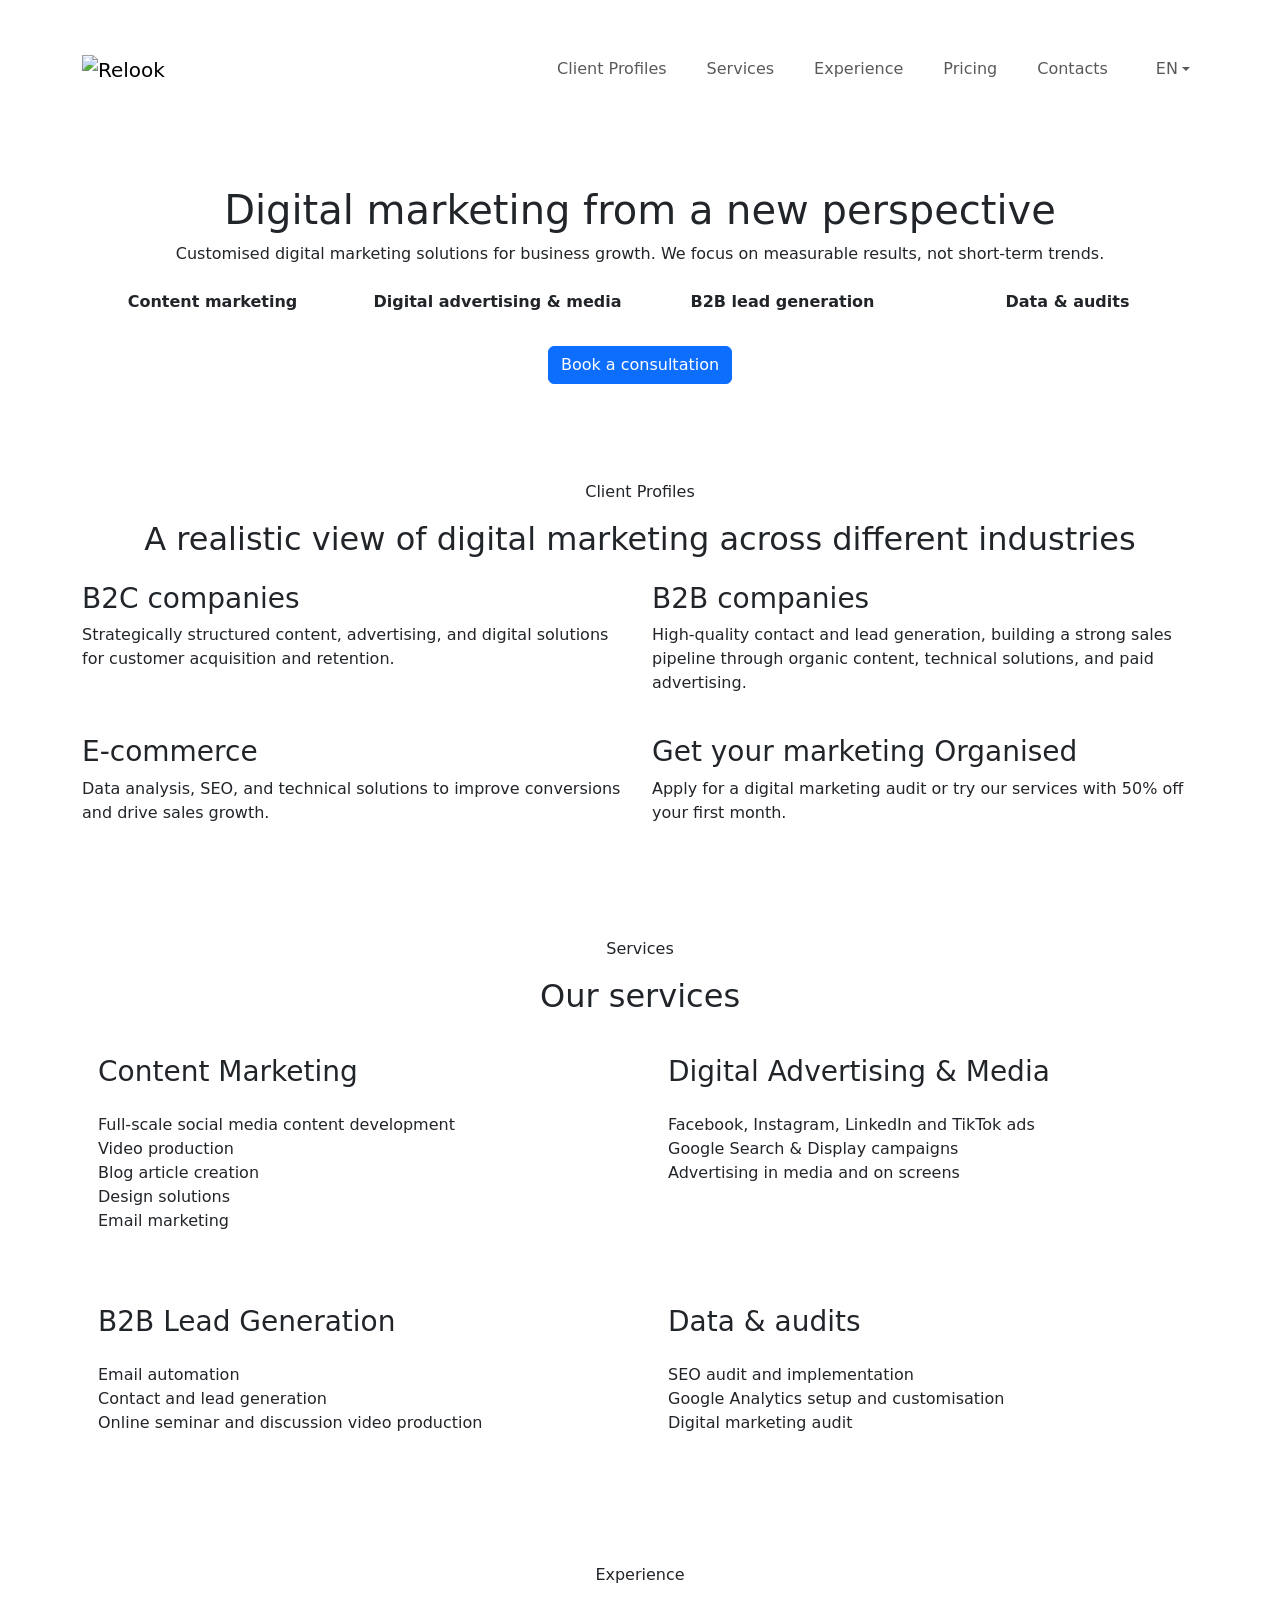
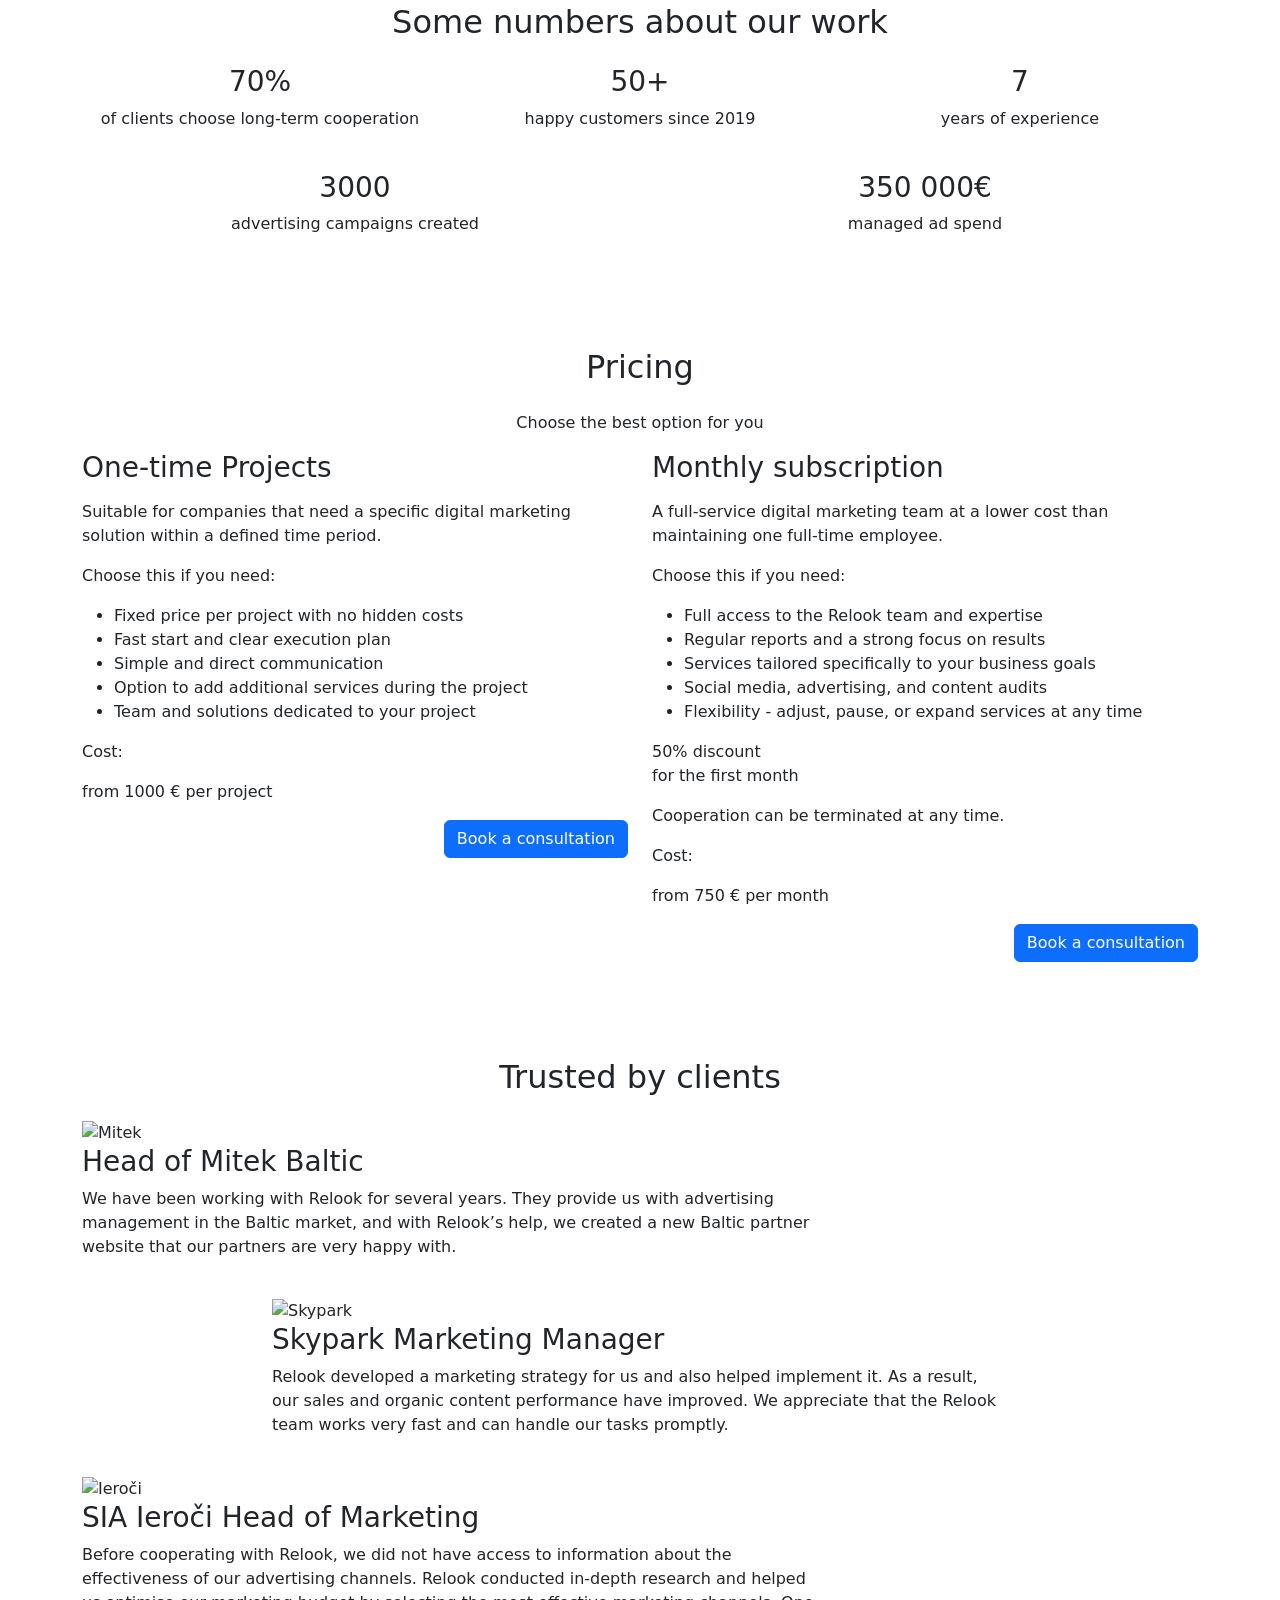
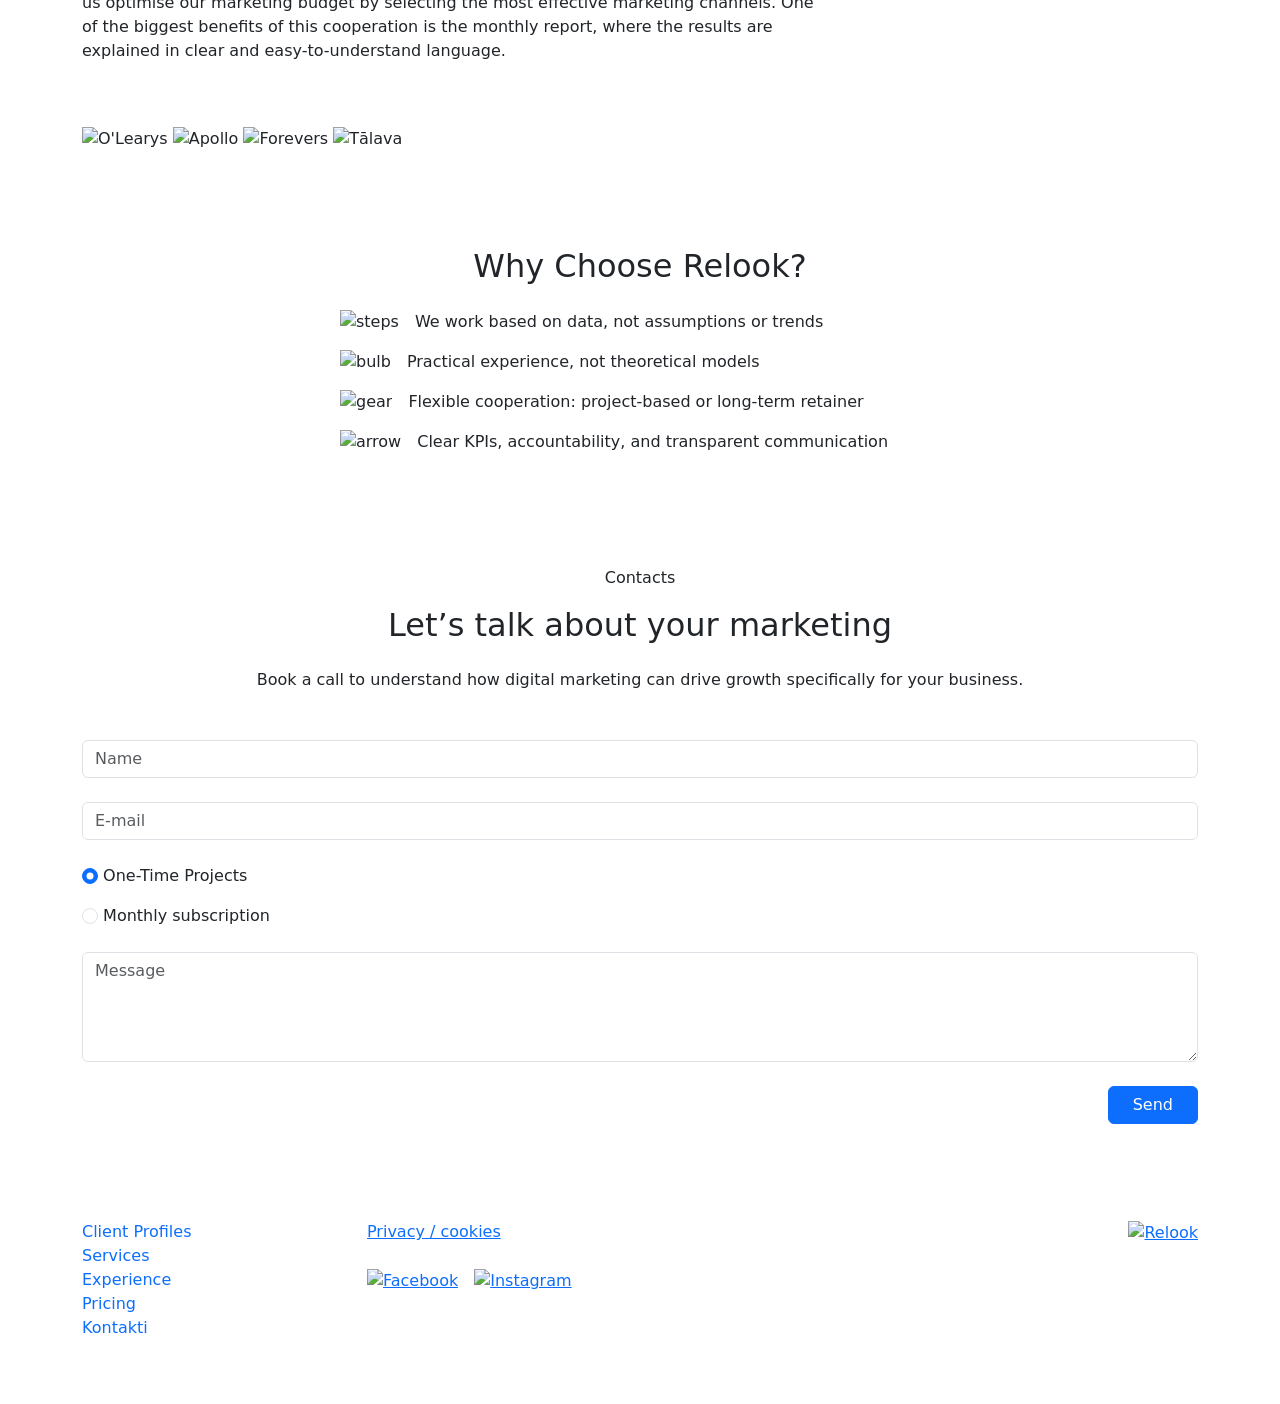
==== en/index.html @ 4acb9f64 "adjusted links" ====
<!doctype html>
<html class="no-js" lang="en">

<head>
  <meta charset="utf-8">
  <meta name="viewport" content="width=device-width, initial-scale=1">
  <title>Relook</title>
  <meta name="description" content="">

  <meta property="og:title" content="">
  <meta property="og:type" content="">
  <meta property="og:url" content="">
  <meta property="og:image" content="">
  <meta property="og:image:alt" content="">

  <!--  TODO: improve SEO -->
  <!--  TODO: add A11y stuff  -->
  <link rel="icon" href="../favicon.ico" sizes="any">
  <link rel="icon" href="../icon.png" type="image/png" sizes="32x32">
  <link rel="apple-touch-icon" href="../icon.png">

  <link rel="manifest" href="../site.webmanifest">
  <meta name="theme-color" content="#12AEA1">

  <link rel="preconnect" href="https://fonts.googleapis.com">
  <link rel="preconnect" href="https://fonts.gstatic.com" crossorigin>
  <link href="https://fonts.googleapis.com/css2?family=Poppins:ital,wght@0,100;0,200;0,300;0,400;0,500;0,600;0,700;0,800;0,900;1,100;1,200;1,300;1,400;1,500;1,600;1,700;1,800;1,900&display=swap" rel="stylesheet">
  <link rel="stylesheet" href="https://cdn.jsdelivr.net/npm/bootstrap@5.3.2/dist/css/bootstrap.min.css">
  <link rel="stylesheet" href="https://cdnjs.cloudflare.com/ajax/libs/flag-icons/7.5.0/css/flag-icons.min.css">
  <link rel="stylesheet" href="../css/style.css">
</head>

<body>
<div class="page-background"></div>

  <header>
    <nav class="navbar navbar-expand-lg navbar-light py-5">
      <div class="container">
        <a class="navbar-brand" href="./">
          <img src="../img/relook.svg" alt="Relook" height="24">
        </a>
        <button class="navbar-toggler" type="button" data-bs-toggle="collapse" data-bs-target="#menu">
          <span class="navbar-toggler-icon"></span>
        </button>

        <div class="collapse navbar-collapse" id="menu">
          <ul class="navbar-nav ms-auto gap-4">
            <li class="nav-item"><a class="nav-link" href="#profiles">Client Profiles</a></li>
            <li class="nav-item"><a class="nav-link" href="#services">Services</a></li>
            <li class="nav-item"><a class="nav-link" href="#experience">Experience</a></li>
            <li class="nav-item"><a class="nav-link" href="#prices">Pricing</a></li>
            <li class="nav-item"><a class="nav-link" href="#contacts">Contacts</a></li>
            <li class="nav-item dropdown custom-lang-dropdown">
              <a class="nav-link dropdown-toggle d-flex align-items-center" href="#" id="language" role="button" data-bs-toggle="dropdown" aria-expanded="false">
                <span class="fi fi-gb me-2"></span> EN
              </a>
              <ul class="dropdown-menu dropdown-menu-end" aria-labelledby="language">
                <li>
                  <a class="dropdown-item" href="./">
                    <span class="check-icon ms-3"></span>
                    Latviešu
                  </a>
                </li>
                <li>
                  <a class="dropdown-item active" href="/en">
                    <span class="check-icon ms-3"></span>
                    English
                  </a>
                </li>
              </ul>
            </li>
          </ul>
        </div>
      </div>
    </nav>
  </header>

  <main>

    <section id="hero" class="py-5 text-center">
      <div class="container">
        <h1>Digital marketing from a new perspective</h1>
        <p>Customised digital marketing solutions for business growth.
          We focus on measurable results, not short-term trends.</p>

        <ul class="list-unstyled row text-center mt-4">
          <li class="col-md-3 mb-3">
            <strong>Content marketing</strong>
          </li>
          <li class="col-md-3 mb-3">
            <strong>Digital advertising & media</strong>
          </li>
          <li class="col-md-3 mb-3">
            <strong>B2B lead generation</strong>
          </li>
          <li class="col-md-3 mb-3">
            <strong>Data & audits</strong>
          </li>
        </ul>

        <a href="#contacts" class="btn btn-primary" aria-label="Book a consultation">Book a consultation</a>
      </div>
    </section>

    <section id="profiles" class="py-5">
      <div class="container">
        <p class="text-center section-label">Client Profiles</p>
        <h2 class="text-center mb-4">A realistic view of digital marketing across different industries</h2>

        <div class="row g-4">
          <div class="col-12 col-md-6">
            <div class="profile-card">
              <h3>B2C companies</h3>
              <p>Strategically structured content, advertising, and digital solutions for customer acquisition and retention.</p>
            </div>
          </div>

          <div class="col-12 col-md-6">
            <div class="profile-card">
              <h3>B2B companies</h3>
              <p>High-quality contact and lead generation, building a strong sales pipeline through organic content, technical solutions, and paid advertising.</p>
            </div>
          </div>

          <div class="col-12 col-md-6">
            <div class="profile-card">
              <h3>E-commerce</h3>
              <p>Data analysis, SEO, and technical solutions to improve conversions and drive sales growth.</p>
            </div>
          </div>

          <div class="col-12 col-md-6">
            <div class="profile-card">
              <h3>Get your marketing Organised</h3>
              <p>Apply for a digital marketing audit or try our services with 50% off your first month.</p>
            </div>
          </div>
        </div>
      </div>
    </section>

    <section id="services" class="py-5">
      <div class="container">
        <p class="text-center section-label">Services</p>
        <h2 class="text-center mb-4">Our services</h2>

        <div class="row g-4">
          <div class="col-12 col-md-6">
            <div class="p-3">
              <h3>Content Marketing</h3>
              <ul class="list-unstyled mt-4">
                <li>Full-scale social media content development</li>
                <li>Video production</li>
                <li>Blog article creation</li>
                <li>Design solutions</li>
                <li>Email marketing</li>
              </ul>
            </div>
          </div>

          <div class="col-12 col-md-6">
            <div class="p-3">
              <h3>Digital Advertising & Media</h3>
              <ul class="list-unstyled mt-4">
              <li>Facebook, Instagram, LinkedIn and TikTok ads</li>
                <li>Google Search & Display campaigns</li>
                <li>Advertising in media and on screens</li>
              </ul>
            </div>
          </div>

          <div class="col-12 col-md-6">
            <div class="p-3">
              <h3>B2B Lead Generation</h3>
              <ul class="list-unstyled mt-4">
                <li>Email automation</li>
                <li>Contact and lead generation</li>
                <li>Online seminar and discussion video production</li>
              </ul>
            </div>
          </div>

          <div class="col-12 col-md-6">
            <div class="p-3">
              <h3>Data & audits</h3>
              <ul class="list-unstyled mt-4">
              <li>SEO audit and implementation</li>
                <li>Google Analytics setup and customisation</li>
                <li>Digital marketing audit</li>
              </ul>
            </div>
          </div>
        </div>
      </div>
    </section>

    <section id="experience" class="py-5">
      <div class="container">
        <p class="text-center section-label">Experience</p>
        <h2 class="text-center mb-4">Some numbers about our work</h2>

        <div class="row g-4 text-center justify-content-center">
          <div class="col-12 col-md-4">
            <div class="stat-card">
              <h3>70%</h3>
              <p>of clients choose long-term cooperation</p>
            </div>
          </div>
          <div class="col-12 col-md-4">
            <div class="stat-card">
              <h3>50+</h3>
              <p>happy customers since 2019</p>
            </div>
          </div>
          <div class="col-12 col-md-4">
            <div class="stat-card">
              <h3>7</h3>
              <p>years of experience</p>
            </div>
          </div>

          <div class="col-12 col-md-6">
            <div class="stat-card">
              <h3>3000</h3>
              <p>advertising campaigns created</p>
            </div>
          </div>
          <div class="col-12 col-md-6">
            <div class="stat-card">
              <h3>350 000€</h3>
              <p>managed ad spend</p>
            </div>
          </div>
        </div>
      </div>
    </section>

    <section id="prices" class="py-5">
      <div class="container">
        <h2 class="text-center mb-4">Pricing</h2>
        <p class="text-center section-subtitle">Choose the best option for you</p>

        <div class="row g-4">
          <div class="col-md-6">
            <div class="price-card">
              <h3 class="mb-3">One-time Projects</h3>
              <p class="description">Suitable for companies that need a specific digital marketing solution within a defined time period.</p>

              <p class="title">Choose this if you need:</p>
              <ul>
                <li>Fixed price per project with no hidden costs</li>
                <li>Fast start and clear execution plan</li>
                <li>Simple and direct communication</li>
                <li>Option to add additional services during the project</li>
                <li>Team and solutions dedicated to your project</li>
              </ul>

              <div class="price-footer">
                <p class="title">Cost:</p>
                <p class="price-tag">from 1000 € per project</p>
                <div class="text-end">
                  <a href="#contacts" class="btn btn-primary mt-auto" aria-label="Book a consultation">
                    Book a consultation
                  </a>
                </div>
              </div>
            </div>
          </div>

          <div class="col-md-6">
            <div class="price-card">
              <h3 class="mb-3">Monthly subscription</h3>
              <p>A full-service digital marketing team at a lower cost than maintaining one full-time employee.</p>

              <p class="title">Choose this if you need:</p>
              <ul>
                <li>Full access to the Relook team and expertise</li>
                <li>Regular reports and a strong focus on results</li>
                <li>Services tailored specifically to your business goals</li>
                <li>Social media, advertising, and content audits</li>
                <li>Flexibility - adjust, pause, or expand services at any time</li>
              </ul>

              <div class="price-footer">
                <div class="promo-box mb-3">
                  <span class="discount">50% discount </span><br>
                  <p class="title">for the first month</p>
                  <span class="discount-note">Cooperation can be terminated at any time.</span>
                </div>
                <p class="title">Cost:</p>
                <p class="price-tag">from 750 € per month</p>
                <div class="text-end">
                  <a href="#contacts" class="btn btn-primary mt-auto" aria-label="Book a consultation">
                    Book a consultation
                  </a>
                </div>
              </div>
            </div>
          </div>
        </div>
      </div>
    </section>

    <section id="testimonials" class="py-5">
      <div class="container">
        <h2 class="text-center mb-4">Trusted by clients</h2>

        <div class="row mb-4 testimonial-row-1">
          <div class="col-md-9 col-lg-8">
            <div class="testimonial-card">
              <div class="testimonial-logo">
                <img src="../img/mitek.svg" alt="Mitek" class="img-fluid">
              </div>
              <div class="testimonial-content">
                <h3>Head of Mitek Baltic</h3>
                <p>
                  We have been working with Relook for several years.
                  They provide us with advertising management in the Baltic market, and with Relook’s help,
                  we created a new Baltic partner website that our partners are very happy with.
                </p>
              </div>
            </div>
          </div>
        </div>

        <div class="row mb-4 justify-content-center testimonial-row-2">
          <div class="col-md-9 col-lg-8">
            <div class="testimonial-card">
              <div class="testimonial-logo">
                <img src="../img/skypark.svg" alt="Skypark" class="img-fluid">
              </div>
              <div class="testimonial-content">
                <h3>Skypark Marketing Manager</h3>
                <p>
                  Relook developed a marketing strategy for us and also helped implement it.
                  As a result, our sales and organic content performance have improved.
                  We appreciate that the Relook team works very fast and can handle our tasks promptly.
                </p>
              </div>
            </div>
          </div>
        </div>

        <div class="row mb-5 testimonial-row-3">
          <div class="col-md-9 col-lg-8">
            <div class="testimonial-card">
              <div class="testimonial-logo">
                <img src="../img/ieroci.svg" alt="Ieroči" class="img-fluid">
              </div>
              <div class="testimonial-content">
                <h3>SIA Ieroči Head of Marketing</h3>
                <p>
                  Before cooperating with Relook, we did not have access to information about the effectiveness of our advertising channels.
                  Relook conducted in-depth research and helped us optimise our marketing budget by selecting the most effective marketing channels.
                  One of the biggest benefits of this cooperation is the monthly report, where the results are explained in clear and easy-to-understand language.
                </p>
              </div>
            </div>
          </div>
        </div>

        <div class="client-logos-grid mt-5">
          <img src="../img/olearys.svg" alt="O'Learys">
          <img src="../img/apollokino.svg" alt="Apollo">
          <img src="../img/forevers.svg" alt="Forevers">
          <img src="../img/talava.svg" alt="Tālava">
        </div>
      </div>
    </section>

    <section id="benefits" class="py-5">
      <div class="container">
        <h2 class="text-center mb-4">Why Choose Relook?</h2>

        <ul class="list-unstyled mx-auto" style="max-width: 600px;">
          <li class="d-flex align-items-center mb-3">
            <img src="../img/steps.svg" alt="steps" class="me-3 benefit-icon">
            <p class="mb-0">We work based on data, not assumptions or trends</p>
          </li>

          <li class="d-flex align-items-center mb-3">
            <img src="../img/bulb.svg" alt="bulb" class="me-3 benefit-icon">
            <p class="mb-0">Practical experience, not theoretical models</p>
          </li>

          <li class="d-flex align-items-center mb-3">
            <img src="../img/gear.svg" alt="gear" class="me-3 benefit-icon">
            <p class="mb-0">Flexible cooperation: project-based or long-term retainer</p>
          </li>

          <li class="d-flex align-items-center mb-3">
            <img src="../img/arrow.svg" alt="arrow" class="me-3 benefit-icon">
            <p class="mb-0">Clear KPIs, accountability, and transparent communication</p>
          </li>
        </ul>
      </div>
    </section>

    <section id="contacts" class="py-5">
      <div class="container">
        <p class="text-center section-label">Contacts</p>
        <h2 class="text-center mb-4">Let’s talk about your marketing</h2>
        <p class="text-center mb-5 mx-auto">Book a call to understand how digital marketing can drive growth specifically for your business.</p>

        <form class="contact-form mx-auto">
          <div class="mb-4">
            <label for="name" class="form-label visually-hidden">Name</label>
            <input type="text" class="form-control custom-input" id="name" name="name" placeholder="Name" required>
          </div>

          <div class="mb-4">
            <label for="email" class="form-label visually-hidden">E-mail</label>
            <input type="email" class="form-control custom-input" id="email" name="email" placeholder="E-mail" required>
          </div>

          <div class="mb-4 d-flex flex-column gap-3">
            <div class="custom-radio">
              <input class="form-check-input" type="radio" name="plan" id="plan30" value="30-dienas" checked>
              <label class="form-check-label" for="plan30">One-Time Projects</label>
            </div>

            <div class="custom-radio">
              <input class="form-check-input" type="radio" name="plan" id="planMonthly" value="ikmenesa">
              <label class="form-check-label" for="planMonthly">Monthly subscription</label>
            </div>
          </div>

          <div class="mb-4">
            <label for="message" class="form-label visually-hidden">Message</label>
            <textarea class="form-control custom-input" id="message" name="message" rows="4" placeholder="Message"></textarea>
          </div>

          <div class="text-end">
            <button type="submit" class="btn btn-primary px-4">Send</button>
          </div>
        </form>
      </div>
    </section>

  </main>

  <footer class="footer-section py-5">
    <div class="container">
      <div class="row align-items-start">
        <div class="col-md-3 col-6 mb-4 mb-md-0">
          <ul class="list-unstyled footer-nav">
            <li><a href="#profiles" class="text-decoration-none">Client Profiles</a></li>
            <li><a href="#services" class="text-decoration-none">Services</a></li>
            <li><a href="#experience" class="text-decoration-none">Experience</a></li>
            <li><a href="#prices" class="text-decoration-none">Pricing</a></li>
            <li><a href="#contacts" class="text-decoration-none">Kontakti</a></li>
          </ul>
        </div>

        <div class="col-md-5 col-6 mb-4 mb-md-0">
          <div class="footer-privacy mb-4">
            <!--  TODO: add href-->
            <a href="../privacy.html">Privacy / cookies</a>
          </div>
          <div class="footer-socials d-flex gap-3">
            <a href="https://www.facebook.com/RelookAgency" class="social-circle" aria-label="Facebook" target="_blank">
              <img src="../img/facebook.svg" alt="Facebook">
            </a>
            <a href="https://www.instagram.com/relook.agency/" class="social-circle" aria-label="Instagram" target="_blank">
              <img src="../img/instagram.svg" alt="Instagram">
            </a>
          </div>
        </div>

        <div class="col-md-4 text-md-end text-start">
          <a class="footer-logo" href="/en">
            <img src="../img/footer_logo.svg" alt="Relook" height="24">
          </a>
        </div>

      </div>
    </div>
  </footer>

  <!--  TODO: check js -->
  <script src="../js/app.js"></script>
  <script src="https://cdn.jsdelivr.net/npm/bootstrap@5.3.2/dist/js/bootstrap.bundle.min.js"></script>
</body>

</html>
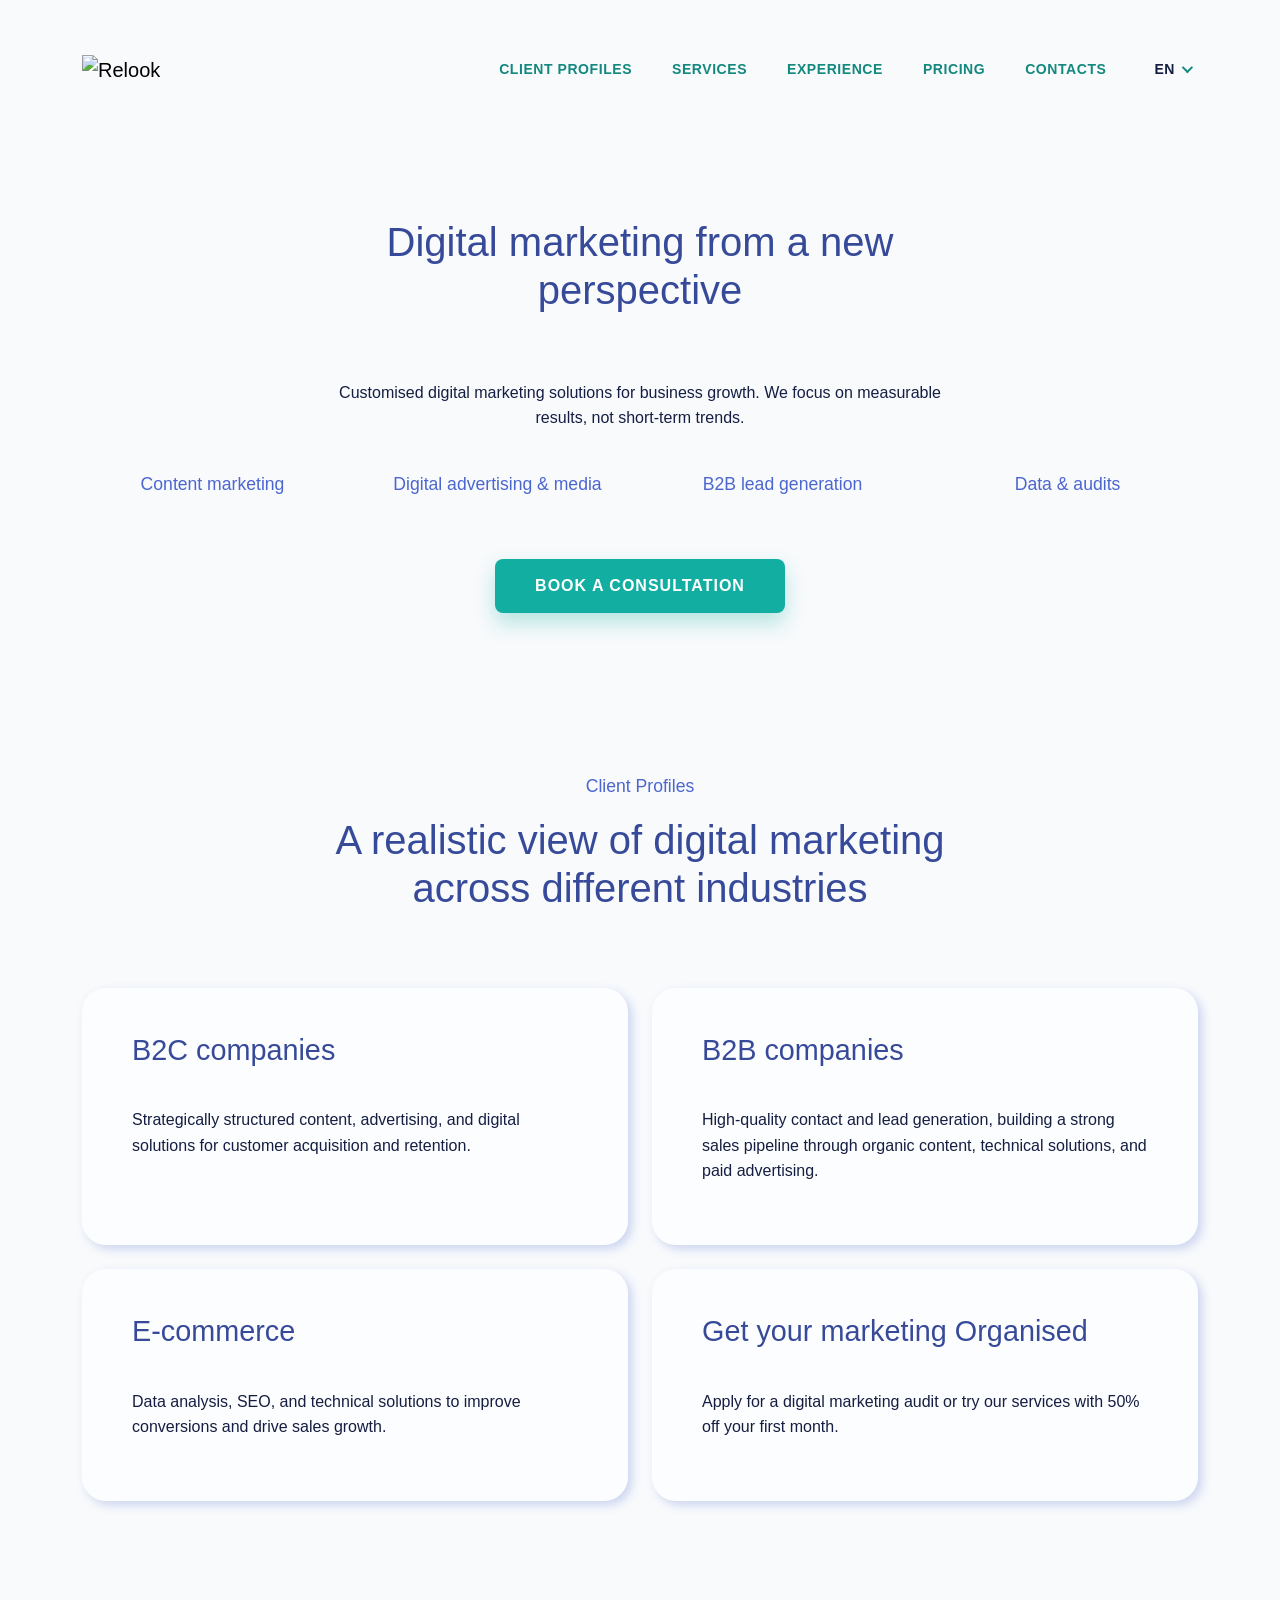
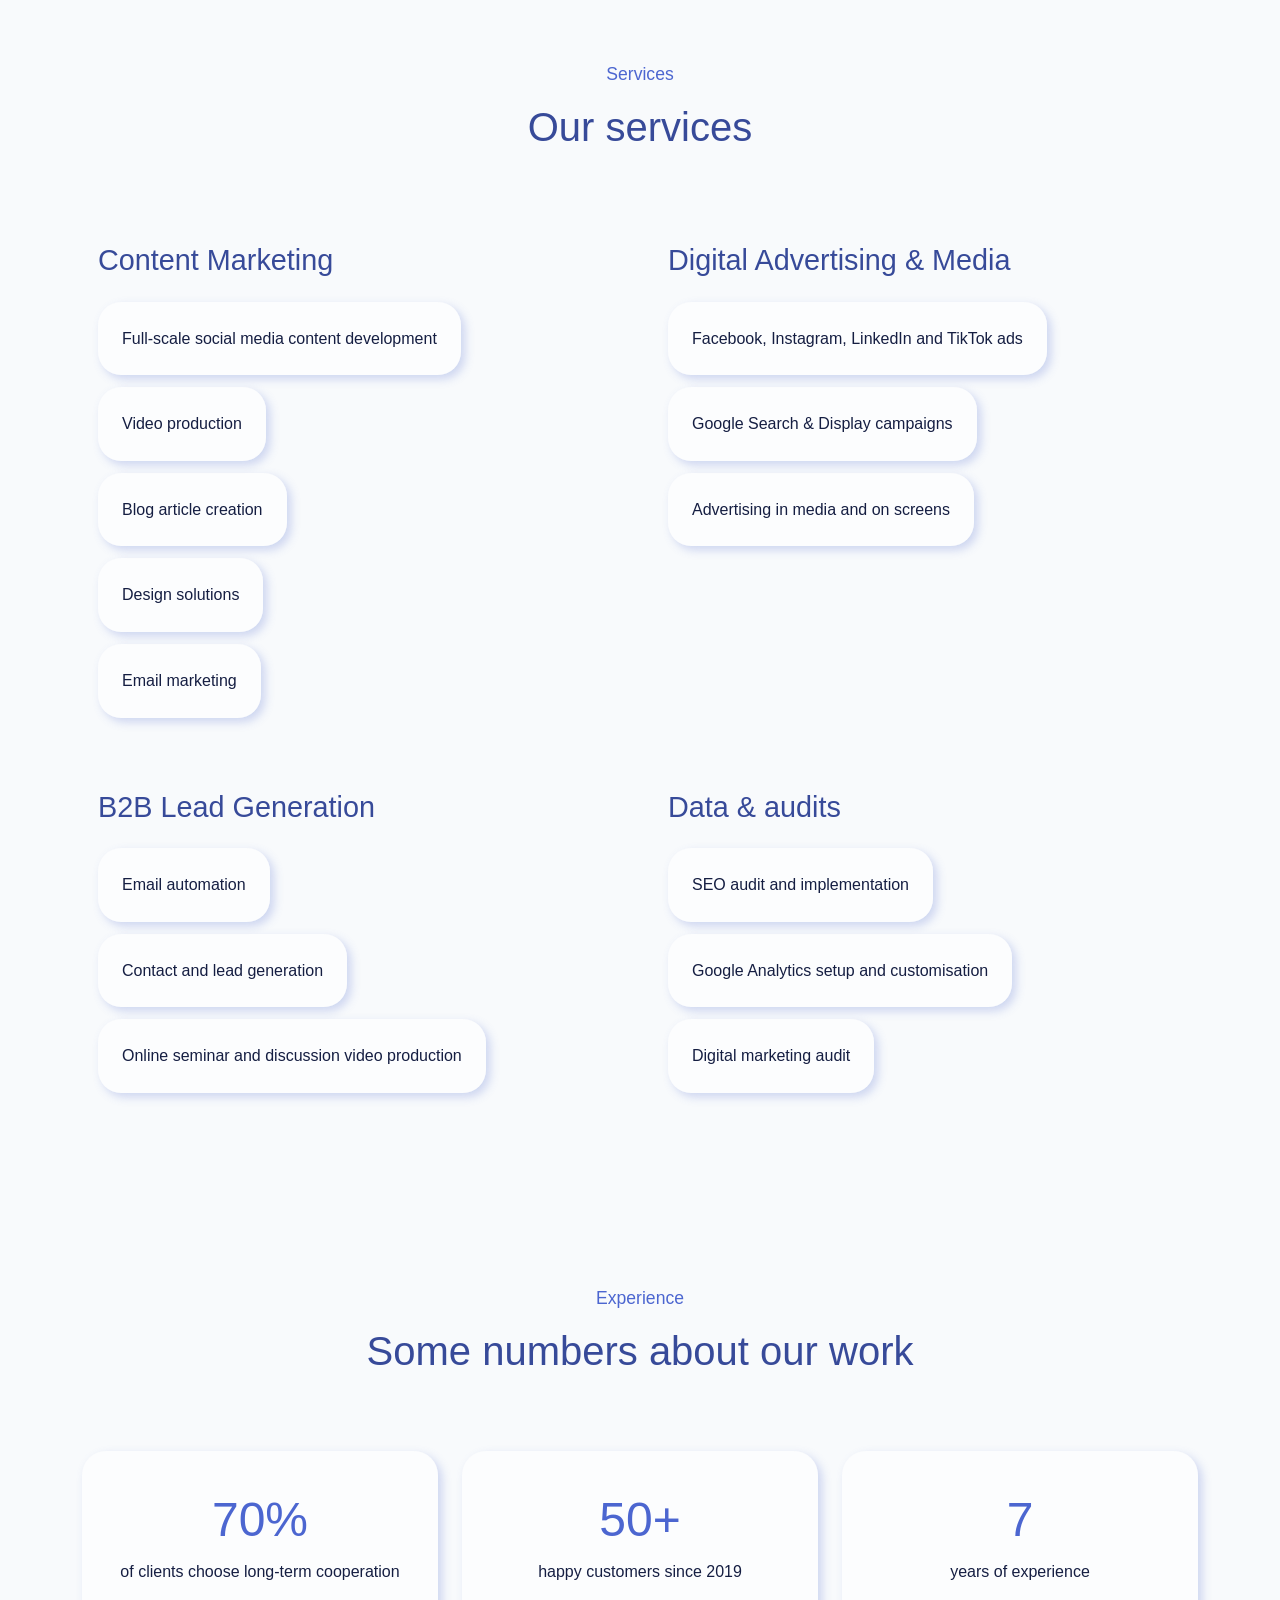
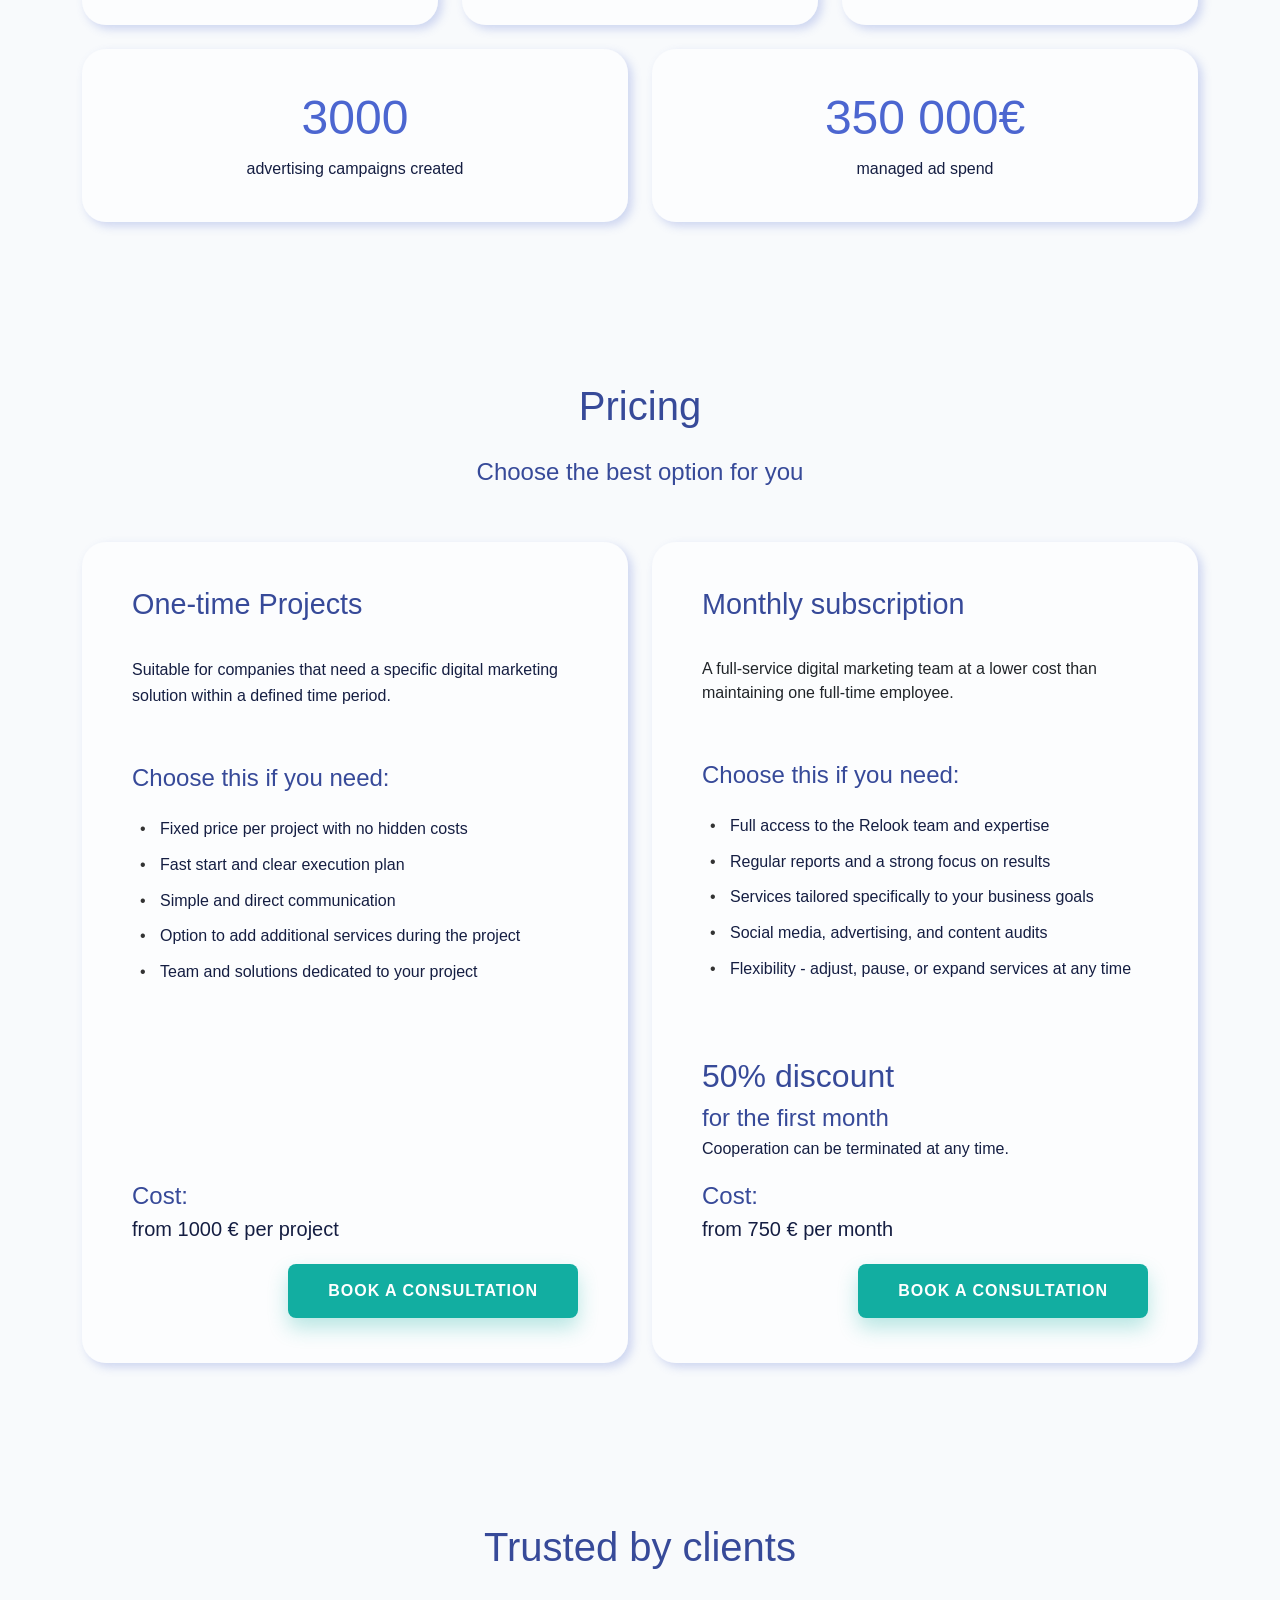
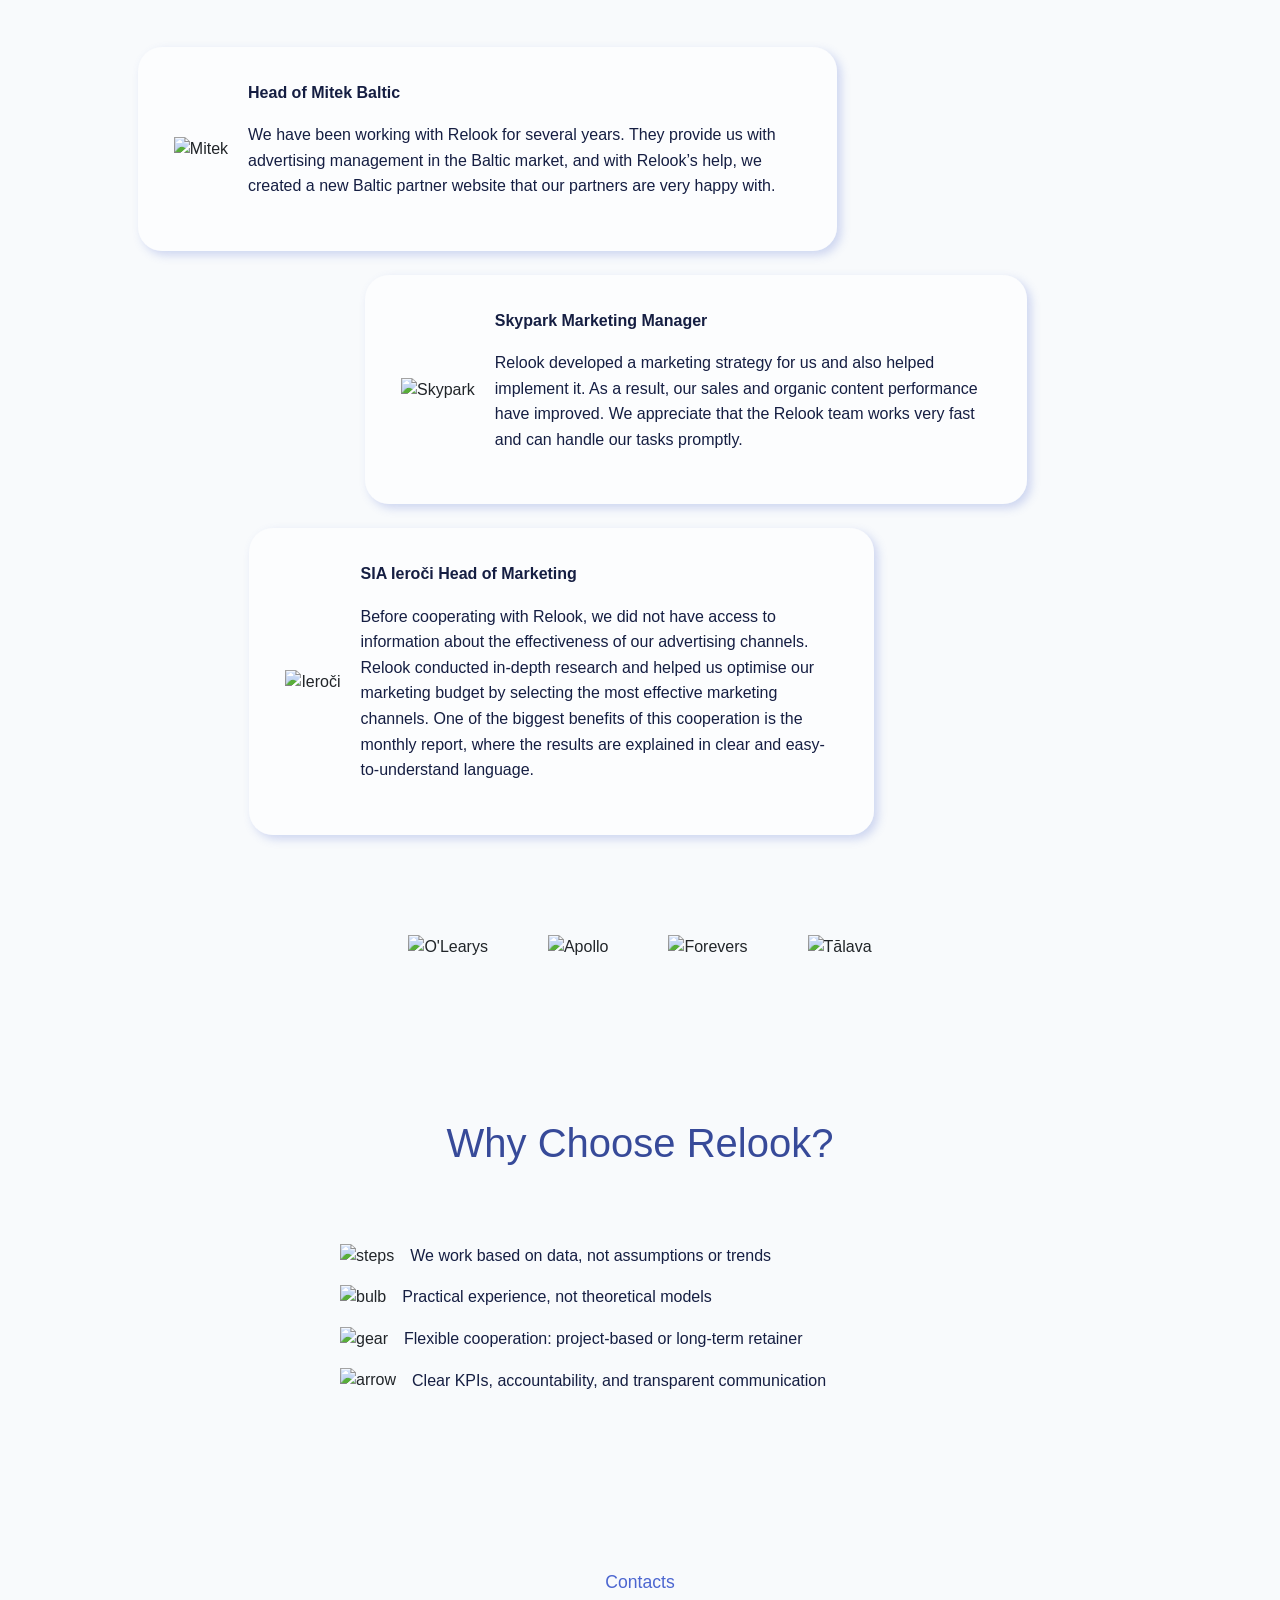
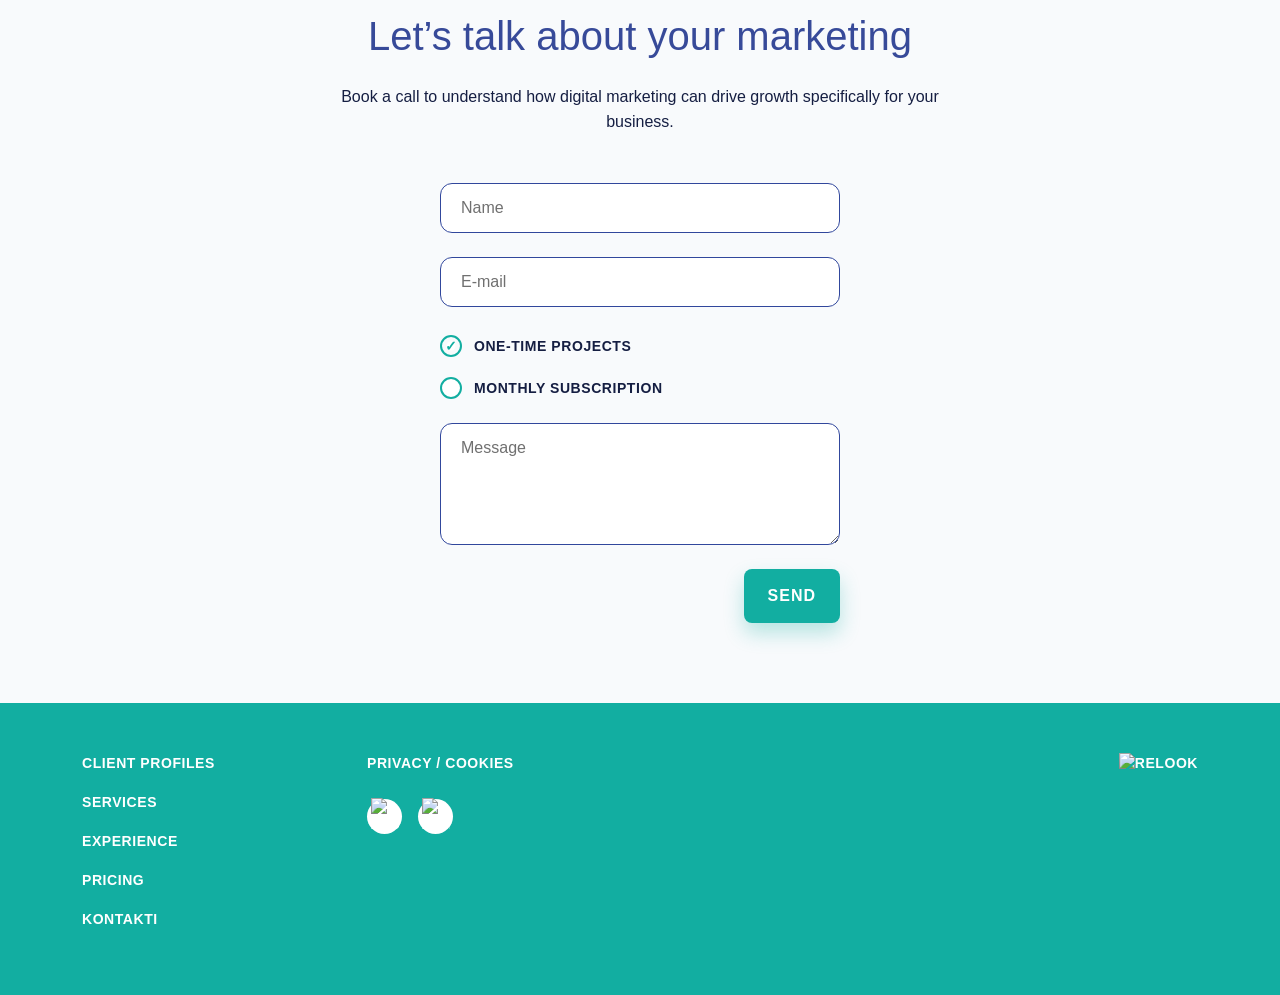
==== commit 839f6296: "Nav bar improvements on mobile" ====
--- a/en/index.html
+++ b/en/index.html
@@ -3,7 +3,8 @@
 
 <head>
   <meta charset="utf-8">
-  <meta name="viewport" content="width=device-width, initial-scale=1">
+  <meta name="viewport" content="width=device-width, initial-scale=1.0, viewport-fit=cover">
+
   <title>Relook</title>
   <meta name="description" content="">
 
@@ -18,6 +19,9 @@
   <link rel="icon" href="../favicon.ico" sizes="any">
   <link rel="icon" href="../icon.png" type="image/png" sizes="32x32">
   <link rel="apple-touch-icon" href="../icon.png">
+
+  <meta name="apple-mobile-web-app-capable" content="yes">
+  <meta name="apple-mobile-web-app-status-bar-style" content="black-translucent">
 
   <link rel="manifest" href="../site.webmanifest">
   <meta name="theme-color" content="#12AEA1">
@@ -37,9 +41,10 @@
     <nav class="navbar navbar-expand-lg navbar-light py-5">
       <div class="container">
         <a class="navbar-brand" href="./">
-          <img src="../img/relook.svg" alt="Relook" height="24">
+          <img src="../img/relook.svg" alt="Relook" height="24" class="logo-default">
+          <img src="../img/footer_logo.svg" alt="Relook" height="24" class="logo-white">
         </a>
-        <button class="navbar-toggler" type="button" data-bs-toggle="collapse" data-bs-target="#menu">
+        <button class="navbar-toggler" type="button" data-bs-toggle="collapse" data-bs-target="#menu" aria-controls="menu" aria-expanded="false" aria-label="Toggle navigation">
           <span class="navbar-toggler-icon"></span>
         </button>
 
@@ -50,24 +55,46 @@
             <li class="nav-item"><a class="nav-link" href="#experience">Experience</a></li>
             <li class="nav-item"><a class="nav-link" href="#prices">Pricing</a></li>
             <li class="nav-item"><a class="nav-link" href="#contacts">Contacts</a></li>
-            <li class="nav-item dropdown custom-lang-dropdown">
+
+            <!-- Desktop language dropdown (hidden on mobile) -->
+            <li class="nav-item dropdown custom-lang-dropdown desktop-lang">
               <a class="nav-link dropdown-toggle d-flex align-items-center" href="#" id="language" role="button" data-bs-toggle="dropdown" aria-expanded="false">
                 <span class="fi fi-gb me-2"></span> EN
               </a>
               <ul class="dropdown-menu dropdown-menu-end" aria-labelledby="language">
                 <li>
-                  <a class="dropdown-item" href="./">
+                  <a class="dropdown-item" href="../">
                     <span class="check-icon ms-3"></span>
                     Latviešu
                   </a>
                 </li>
                 <li>
-                  <a class="dropdown-item active" href="/en">
+                  <a class="dropdown-item active" href="./">
                     <span class="check-icon ms-3"></span>
                     English
                   </a>
                 </li>
               </ul>
+            </li>
+
+            <!-- Mobile language selector (inline, shown in overlay) -->
+            <li class="nav-item mobile-lang">
+              <button class="lang-toggle" type="button" data-bs-toggle="collapse" data-bs-target="#mobileLangOptions" aria-expanded="false" aria-controls="mobileLangOptions">
+                <span class="fi fi-gb"></span> EN
+                <span class="lang-arrow"></span>
+              </button>
+              <div class="collapse" id="mobileLangOptions">
+                <div class="mobile-lang-options">
+                  <a href="../" class="lang-option">
+                    <span class="check-icon ms-3"></span>
+                    Latviešu
+                  </a>
+                  <a href="./" class="lang-option active-lang">
+                    <span class="check-icon ms-3"></span>
+                    English
+                  </a>
+                </div>
+              </div>
             </li>
           </ul>
         </div>
@@ -468,7 +495,7 @@
         </div>
 
         <div class="col-md-4 text-md-end text-start">
-          <a class="footer-logo" href="/en">
+          <a class="footer-logo" href="./">
             <img src="../img/footer_logo.svg" alt="Relook" height="24">
           </a>
         </div>
--- a/css/style.css
+++ b/css/style.css
@@ -0,0 +1,845 @@
+:root {
+  --color-nav-bar-text: #13887E;
+  --color-text-normal: #151E42;
+  --color-text-lighter: #4C66D0;
+}
+
+body, h1, h2, h3, h4, h5, h6, p, span, a, li {
+  font-family: "Poppins", sans-serif;
+}
+
+.page-background {
+  position: fixed;
+  top: 0;
+  left: 0;
+  width: 100%;
+  height: 100%;
+  z-index: -100;
+  background-image: url('../img/bg.svg');
+  background-size: cover;
+  background-position: center;
+  background-repeat: no-repeat;
+  will-change: transform;
+  pointer-events: none;
+}
+
+body {
+  background-color: #f8fafc;
+}
+
+section h1,
+section h2 {
+  color: #374a99;
+  font-weight: 300;
+  font-size: 2.5rem;
+  line-height: 1.2;
+  text-align: center;
+  margin-bottom: 30px;
+  max-width: 30ch;
+  margin-left: auto;
+  margin-right: auto;
+}
+
+section h3 {
+  color: #374A99;
+  font-weight: 300;
+  font-size: 1.8rem;
+  margin-bottom: 20px;
+}
+
+.section-label {
+  color: var(--color-text-lighter);
+  display: block;
+  font-weight: 400;
+  font-size: 1.1rem;
+}
+
+main section.py-5 {
+  padding-top: 80px !important;
+  padding-bottom: 80px !important;
+}
+
+@media (max-width: 768px) {
+  section {
+    padding-top: 50px !important;
+    padding-bottom: 50px !important;
+  }
+}
+
+a.btn-primary,
+button.btn-primary {
+  background-color: #12AEA1;
+  border: none;
+  padding: 15px 40px;
+  font-weight: bold;
+  text-transform: uppercase;
+  letter-spacing: 1px;
+  border-radius: 8px;
+  box-shadow: 0 10px 20px rgba(30, 178, 166, 0.3);
+  transition: transform 0.2s ease, box-shadow 0.2s ease;
+  margin-top: 30px;
+}
+
+.btn.btn-primary:hover,
+.btn.btn-primary:active,
+.btn.btn-primary:focus {
+  background-color: #17a095;
+  border: none;
+  transform: translateY(-2px);
+  box-shadow: 0 12px 25px rgba(30, 178, 166, 0.4);
+}
+
+.navbar-toggler {
+  border: none;
+  box-shadow: none;
+}
+
+.navbar-toggler:focus,
+.navbar-toggler:active {
+  box-shadow: none;
+  outline: none;
+}
+
+.navbar-toggler-icon {
+  background-image: url("data:image/svg+xml,%3csvg xmlns='http://www.w3.org/2000/svg' viewBox='0 0 30 30'%3e%3cpath stroke='rgba(19,136,126,1)' stroke-linecap='round' stroke-miterlimit='10' stroke-width='2' d='M4 7h22M4 15h22M4 23h22'/%3e%3c/svg%3e");
+}
+
+/* ============================================
+   Full-Screen Mobile Overlay Navbar
+   ============================================ */
+
+.logo-white {
+  display: none;
+}
+
+@media (max-width: 991.98px) {
+  /* Full-screen overlay */
+  .navbar-collapse.collapsing,
+  .navbar-collapse.show {
+    position: fixed;
+    top: 0;
+    left: 0;
+    width: 100vw;
+    height: 100vh !important;
+    background-color: #12AEA1;
+    z-index: 1040;
+    display: flex !important;
+    flex-direction: column;
+    justify-content: center;
+    align-items: center;
+    overflow-y: auto;
+    padding: 80px 24px 40px;
+  }
+
+  .navbar-collapse.collapsing {
+    transition: opacity 0.25s ease !important;
+    opacity: 0;
+  }
+
+  .navbar-collapse.show {
+    opacity: 1;
+    transition: opacity 0.25s ease;
+  }
+
+  /* Brand and toggler float above the overlay */
+  .navbar.overlay-open .navbar-brand,
+  .navbar.overlay-open .navbar-toggler {
+    position: relative;
+    z-index: 1042;
+  }
+
+  /* Logo swap */
+  .navbar.overlay-open .logo-default {
+    display: none;
+  }
+
+  .navbar.overlay-open .logo-white {
+    display: inline-block;
+  }
+
+  /* Toggler: X icon when overlay open */
+  .navbar.overlay-open .navbar-toggler {
+    border-color: rgba(255, 255, 255, 0.5);
+  }
+
+  .navbar.overlay-open .navbar-toggler-icon {
+    background-image: url("data:image/svg+xml,%3csvg xmlns='http://www.w3.org/2000/svg' viewBox='0 0 30 30'%3e%3cline x1='4' y1='4' x2='26' y2='26' stroke='white' stroke-width='2.5' stroke-linecap='round'/%3e%3cline x1='26' y1='4' x2='4' y2='26' stroke='white' stroke-width='2.5' stroke-linecap='round'/%3e%3c/svg%3e");
+  }
+
+  /* Nav links in overlay */
+  .navbar-collapse.show .navbar-nav {
+    width: 100%;
+    align-items: center;
+    gap: 0 !important;
+  }
+
+  .navbar-collapse.show .navbar-nav > .nav-item > .nav-link {
+    color: #ffffff !important;
+    font-size: 1.5rem !important;
+    font-weight: 700 !important;
+    text-transform: uppercase;
+    letter-spacing: 0.08em;
+    padding: 14px 0 !important;
+    text-align: center;
+  }
+
+  .navbar-collapse.show .navbar-nav > .nav-item > .nav-link:hover {
+    color: #ffffff !important;
+    opacity: 0.75;
+  }
+
+  /* Desktop lang dropdown hidden on mobile */
+  .desktop-lang {
+    display: none !important;
+  }
+
+  /* Mobile language selector */
+  .mobile-lang .lang-toggle {
+    background: none;
+    border: none;
+    color: #ffffff;
+    font-family: "Poppins", sans-serif;
+    font-size: 1.5rem;
+    font-weight: 700;
+    text-transform: uppercase;
+    letter-spacing: 0.08em;
+    padding: 14px 0;
+    display: flex;
+    align-items: center;
+    justify-content: center;
+    gap: 10px;
+    cursor: pointer;
+    width: 100%;
+  }
+
+  .mobile-lang .lang-arrow {
+    display: inline-block;
+    width: 8px;
+    height: 8px;
+    border-right: 2px solid white;
+    border-bottom: 2px solid white;
+    transform: rotate(45deg) translateY(-2px);
+    transform-origin: center center;
+    transition: none;
+    vertical-align: middle;
+  }
+
+  .mobile-lang .lang-toggle[aria-expanded="true"] .lang-arrow {
+    transform: rotate(225deg);
+    position: relative;
+    left: 2px;
+    margin-top: 2px;
+  }
+
+  .mobile-lang-options {
+    display: flex;
+    flex-direction: column;
+    align-items: center;
+    gap: 0;
+    padding-bottom: 8px;
+  }
+
+  .mobile-lang-options .lang-option {
+    color: rgba(255, 255, 255, 0.7) !important;
+    font-size: 1rem !important;
+    font-weight: 600 !important;
+    text-transform: uppercase;
+    letter-spacing: 0.08em;
+    padding: 10px 0 !important;
+    text-decoration: none;
+    display: flex;
+    align-items: center;
+    justify-content: flex-end;
+  }
+
+  .mobile-lang-options .lang-option.active-lang {
+    color: #ffffff !important;
+  }
+
+  .mobile-lang-options .check-icon {
+    width: 18px;
+    height: 18px;
+    margin-right: 15px;
+    display: flex;
+    align-items: center;
+    justify-content: center;
+  }
+
+  .mobile-lang-options .check-icon::after {
+    content: '';
+    width: 6px;
+    height: 16px;
+    border: solid white;
+    border-width: 0 2.5px 2.5px 0;
+    transform: rotate(45deg);
+    display: block;
+  }
+
+  .mobile-lang-options .lang-option:not(.active-lang) .check-icon {
+    visibility: hidden;
+  }
+}
+
+@media (min-width: 992px) {
+  .mobile-lang {
+    display: none !important;
+  }
+}
+
+.navbar .nav-link {
+  color: var(--color-nav-bar-text);
+  font-weight: 600;
+  text-transform: uppercase;
+  letter-spacing: 0.04em;
+  font-size: 14px;
+  line-height: 1;
+}
+
+.navbar .nav-link:hover {
+  /* TODO: add correct color */
+  color: #12AEA1;
+}
+
+.navbar .nav-link.dropdown-toggle {
+  color: var(--color-text-normal);
+}
+
+.custom-lang-dropdown .dropdown-toggle::after {
+  display: inline-block;
+  margin-left: 0.5em;
+  content: "";
+  width: 8px;
+  height: 8px;
+  transform: rotate(45deg) translateY(-2px);
+  transform-origin: center center;
+  transition: none;
+  border: 0 none;
+  border-right: 2px solid var(--color-nav-bar-text);
+  border-bottom: 2px solid var(--color-nav-bar-text);
+  vertical-align: middle;
+}
+
+.custom-lang-dropdown .dropdown-toggle.show::after {
+  transform: rotate(225deg);
+  position: relative;
+  left: 2px;
+  margin-top: 2px;
+}
+
+.custom-lang-dropdown .dropdown-menu {
+  padding: 10px 20px 10px 0;
+  border-radius: 25px;
+  border: none;
+  background: #FFFFFF;
+  box-shadow: 0 10px 40px rgba(21, 30, 66, 0.12);
+  margin-top: 15px !important;
+}
+
+.custom-lang-dropdown .dropdown-item {
+  color: var(--color-text-normal);
+  font-weight: 600;
+  text-transform: uppercase;
+  letter-spacing: 0.04em;
+  padding: 10px 0;
+  display: flex;
+  align-items: center;
+  background: transparent !important;
+  transition: color 0.2s ease;
+
+  justify-content: flex-end;
+  text-align: right;
+}
+
+.custom-lang-dropdown .dropdown-item:hover {
+  /*  TODO: is this correct? */
+  color: var(--color-nav-bar-text);
+}
+
+.custom-lang-dropdown .check-icon {
+  width: 18px;
+  height: 18px;
+  margin-right: 15px;
+  display: flex;
+  align-items: center;
+  justify-content: center;
+}
+
+.custom-lang-dropdown .check-icon::after {
+  content: '';
+  width: 6px;
+  height: 16px;
+  border: solid var(--color-text-lighter);
+  border-width: 0 2.5px 2.5px 0;
+  transform: rotate(45deg);
+  display: block;
+}
+
+.custom-lang-dropdown .dropdown-item:not(.active) .check-icon {
+  visibility: hidden;
+}
+
+.custom-lang-dropdown .dropdown-item.active {
+  color: var(--color-text-normal);
+}
+
+#hero p,
+#experience p:not(.section-label),
+#profiles p:not(.section-label),
+#prices .description,
+#privacy .description,
+#prices .discount-note,
+.testimonial-content p,
+#benefits p,
+#contacts p:not(.section-label) {
+  font-size: 16px;
+  color: var(--color-text-normal);
+  font-weight: 400;
+  line-height: 1.6;
+  max-width: 650px;
+}
+
+#hero p {
+  margin: 0 auto 40px;
+}
+
+#hero h1 {
+  padding-bottom: 36px;
+}
+
+#hero ul li strong {
+  color: var(--color-text-lighter);
+  font-weight: 500;
+  font-size: 1.1rem;
+}
+
+#profiles h2,
+#services h2,
+#experience h2,
+#prices .section-subtitle,
+#clients h2,
+#testimonials h2,
+#benefits h2,
+#privacy h1 {
+  padding-bottom: 52px;
+}
+
+#profiles .row {
+  /*TODO: test this max-width looks like it breaks some thing on mobile */
+  /*--bs-gutter-x: 100px;*/
+  /*--bs-gutter-y: 100px;*/
+}
+
+#profiles .container {
+  /*TODO: test this max-width looks like it breaks some thing on mobile */
+  /*max-width: 1200px;*/
+  /*margin: 0 auto;*/
+}
+
+.profile-card {
+  background-color: rgba(255, 255, 255, 0.5);
+  border-radius: 24px;
+  padding: 45px 50px;
+  height: 100%;
+  display: flex;
+  flex-direction: column;
+  gap: 20px;
+  box-shadow: 4px 4px 10px 0 rgba(76, 102, 208, 0.25);
+  transition: transform 0.3s ease;
+  cursor: default;
+}
+
+.profile-card:hover {
+  transform: translateY(-5px);
+  border-color: #374A99;
+}
+
+#services .row {
+  /*TODO: test this max-width looks like it breaks some thing on mobile */
+  /*--bs-gutter-y: 40px;*/
+}
+
+#services ul {
+  display: flex;
+  flex-direction: column;
+  align-items: flex-start;
+  gap: 12px;
+  padding: 0;
+}
+
+#services ul li {
+  background-color: rgba(255, 255, 255, 0.5);
+  border-radius: 23px;
+  box-shadow: 4px 4px 10px 0 rgba(76, 102, 208, 0.25);
+  transition: transform 0.3s ease;
+  padding: 24px 24px;
+  cursor: default;
+  font-size: 16px;
+  color: var(--color-text-normal);
+  font-weight: 400;
+  line-height: 1.6;
+}
+
+#services ul li:hover {
+  transform: translateX(5px);
+  border-color: #374A99;
+}
+
+.stat-card {
+  background-color: rgba(255, 255, 255, 0.5);
+  border-radius: 24px;
+  padding: 40px 20px;
+  height: 100%;
+  display: flex;
+  flex-direction: column;
+  justify-content: center;
+  transition: transform 0.3s ease;
+  box-shadow: 4px 4px 10px 0 rgba(76, 102, 208, 0.25);
+  cursor: default;
+}
+
+.stat-card:hover {
+  transform: translateY(-5px);
+  border-color: #374A99;
+}
+
+.stat-card h3 {
+  color: var(--color-text-lighter);
+  font-size: 3rem;
+  font-weight: 300;
+  margin-bottom: 10px;
+}
+
+.stat-card p {
+  margin: 0 auto;
+}
+
+@media (max-width: 768px) {
+  .stat-card {
+    padding: 30px 15px;
+  }
+  .stat-card h3 {
+    font-size: 2.5rem;
+  }
+}
+
+#prices .row {
+  /*TODO: test this max-width looks like it breaks some thing on mobile */
+  /*--bs-gutter-x: 150px;*/
+  /*--bs-gutter-y: 100px;*/
+}
+
+#prices .section-subtitle,
+#prices .title {
+  color: #374A99;
+  font-weight: 300;
+  font-size: 1.5rem;
+  margin-top: 16px;
+  margin-bottom: 0;
+}
+
+#prices .price-card,
+#privacy .card {
+  background-color: rgba(255, 255, 255, 0.5);
+  border-radius: 24px;
+  padding: 45px 50px;
+  height: 100%;
+  display: flex;
+  flex-direction: column;
+  gap: 20px;
+  box-shadow: 4px 4px 10px 0 rgba(76, 102, 208, 0.25);
+  transition: transform 0.3s ease;
+  cursor: default;
+}
+
+#prices .price-card:hover,
+#privacy .card:hover {
+  transform: translateY(-5px);
+  border-color: #374A99;
+}
+
+#prices ul,
+#privacy ul {
+  list-style: none;
+  padding-left: 8px;
+}
+
+#prices ul li,
+#privacy ul li {
+  position: relative;
+  padding-left: 20px;
+  margin-bottom: 10px;
+  font-size: 16px;
+  color: var(--color-text-normal);
+  font-weight: 400;
+  line-height: 1.6;
+  max-width: 650px;
+}
+
+#prices ul li::before,
+#privacy ul li::before {
+  content: "•";
+  position: absolute;
+  left: 0;
+  color: #333;
+}
+
+.price-footer {
+  margin-top: auto;
+  padding-top: 25px;
+}
+
+.price-tag {
+  font-size: 1.25rem;
+  font-weight: 500;
+  color: var(--color-text-normal);
+  margin-bottom: 20px;
+}
+
+.discount {
+  color: #374A99;
+  font-weight: 500;
+  font-size: 2rem;
+}
+
+#prices .promo-box .title {
+  margin-top: 0;
+}
+
+#prices .promo-box .discount-note {
+  font-weight: 200;
+}
+
+@media (max-width: 768px) {
+  #prices {
+    padding: 60px 0;
+  }
+
+  #prices .price-card,
+  #privacy .card {
+    padding: 35px 25px;
+  }
+}
+
+.testimonial-card {
+  background-color: rgba(255, 255, 255, 0.5);
+  border-radius: 24px;
+  padding: 36px;
+  height: 100%;
+  display: flex;
+  gap: 20px;
+  box-shadow: 4px 4px 10px 0 rgba(76, 102, 208, 0.25);
+  transition: transform 0.3s ease;
+  cursor: default;
+  align-items: center;
+}
+
+.testimonial-card:hover {
+  transform: translateY(-5px);
+  border-color: #374A99;
+}
+
+.testimonial-logo {
+  flex-shrink: 0;
+  margin-top: 0;
+}
+
+.testimonial-content h3 {
+  font-size: 1rem;
+  font-weight: 600;
+  color: var(--color-text-normal);
+  margin-bottom: 20px;
+}
+
+.client-logos-grid {
+  padding-top: 52px;
+  display: flex;
+  justify-content: center;
+  align-items: center;
+  gap: 60px;
+  flex-wrap: wrap;
+}
+
+.client-logos-grid img {
+  max-width: 130px;
+  height: auto;
+  transition: transform 0.3s ease;
+}
+
+.client-logos-grid img:hover {
+  transform: translateY(-5px);
+}
+
+@media (max-width: 768px) {
+  .client-logos-grid {
+    gap: 30px;
+  }
+}
+
+@media (min-width: 992px) {
+  .testimonial-row-1 {
+    padding-left: 5%;
+  }
+
+  .testimonial-row-2 {
+    justify-content: flex-end;
+    padding-left: 10%;
+  }
+
+  .testimonial-row-3 {
+    padding-left: 15%;
+  }
+}
+
+@media (max-width: 768px) {
+  .testimonial-card {
+    flex-direction: column;
+    align-items: flex-start;
+    text-align: left;
+    padding: 30px 20px;
+  }
+
+  .testimonial-logo {
+    margin-bottom: 20px;
+    margin-left: 0 !important;
+    margin-right: auto !important;
+  }
+
+  .testimonial-logo img {
+    max-width: 100px;
+  }
+}
+
+#contacts .container p:not(.section-label) {
+  margin: 0 auto 40px;
+}
+
+.contact-form {
+  max-width: 400px;
+}
+
+.custom-input {
+  border: 1px solid #31479C;
+  border-radius: 12px;
+  padding: 12px 20px;
+  color: var(--color-text-normal);
+}
+
+.custom-input::placeholder {
+  color: #707070;
+}
+
+.custom-input:focus {
+  outline: none;
+  border-color: #12AEA1;
+  box-shadow: 0 0 0 .25rem rgba(26, 179, 157, 0.2);
+  background-color: #fff;
+}
+
+.custom-radio {
+  display: flex;
+  align-items: flex-end;
+  gap: 12px;
+}
+
+.custom-radio input[type="radio"] {
+  appearance: none;
+  width: 22px;
+  height: 22px;
+  border: 2px solid #12AEA1;
+  border-radius: 50%;
+  cursor: pointer;
+  position: relative;
+}
+
+.custom-radio input[type="radio"]:checked::after {
+  content: "✓";
+  position: absolute;
+  color: #12AEA1;
+  font-size: 14px;
+  font-weight: bold;
+  left: 50%;
+  top: 50%;
+  transform: translate(-50%, -50%);
+}
+
+.custom-radio input[type="radio"]:focus {
+  box-shadow: none;
+}
+
+.custom-radio input[type="radio"]:checked {
+  background-color: transparent;
+  border-color: #12AEA1;
+}
+
+.custom-radio input[type="radio"]:active {
+  filter: brightness(90%);
+}
+
+.custom-radio label {
+  font-weight: 600;
+  font-size: 14px;
+  color: var(--color-text-normal);
+  cursor: pointer;
+  letter-spacing: 0.04em;
+  text-transform: uppercase;
+}
+
+#contacts .btn-primary {
+  margin-top: 0;
+}
+
+.footer-section {
+  background-color: #12AEA1;
+  color: #FFFFFF;
+}
+
+.footer-section a {
+  color: #FFFFFF;
+  text-decoration: none;
+  font-size: 14px;
+  font-weight: 600;
+  letter-spacing: 0.04em;
+  transition: transform 0.3s ease;
+  text-transform: uppercase;
+  display: inline-block;
+}
+
+.footer-section a:hover {
+  opacity: 0.8;
+  transform: translateY(-5px);
+}
+
+.footer-nav li {
+  margin-bottom: 15px;
+}
+
+.footer-section .footer-socials .social-circle {
+  width: 35px;
+  height: 35px;
+  background-color: #FFFFFF;
+  border-radius: 50%;
+  display: flex;
+  align-items: center;
+  justify-content: center;
+  transition: transform 0.3s ease;
+}
+
+.social-circle:hover {
+  transform: translateY(-3px);
+}
+
+.social-circle img {
+  width: 28px;
+  height: auto;
+}
+
+@media (max-width: 768px) {
+  .footer-logo {
+    margin-top: 20px;
+  }
+}
+
+
+#privacy .card {
+  border: none;
+}
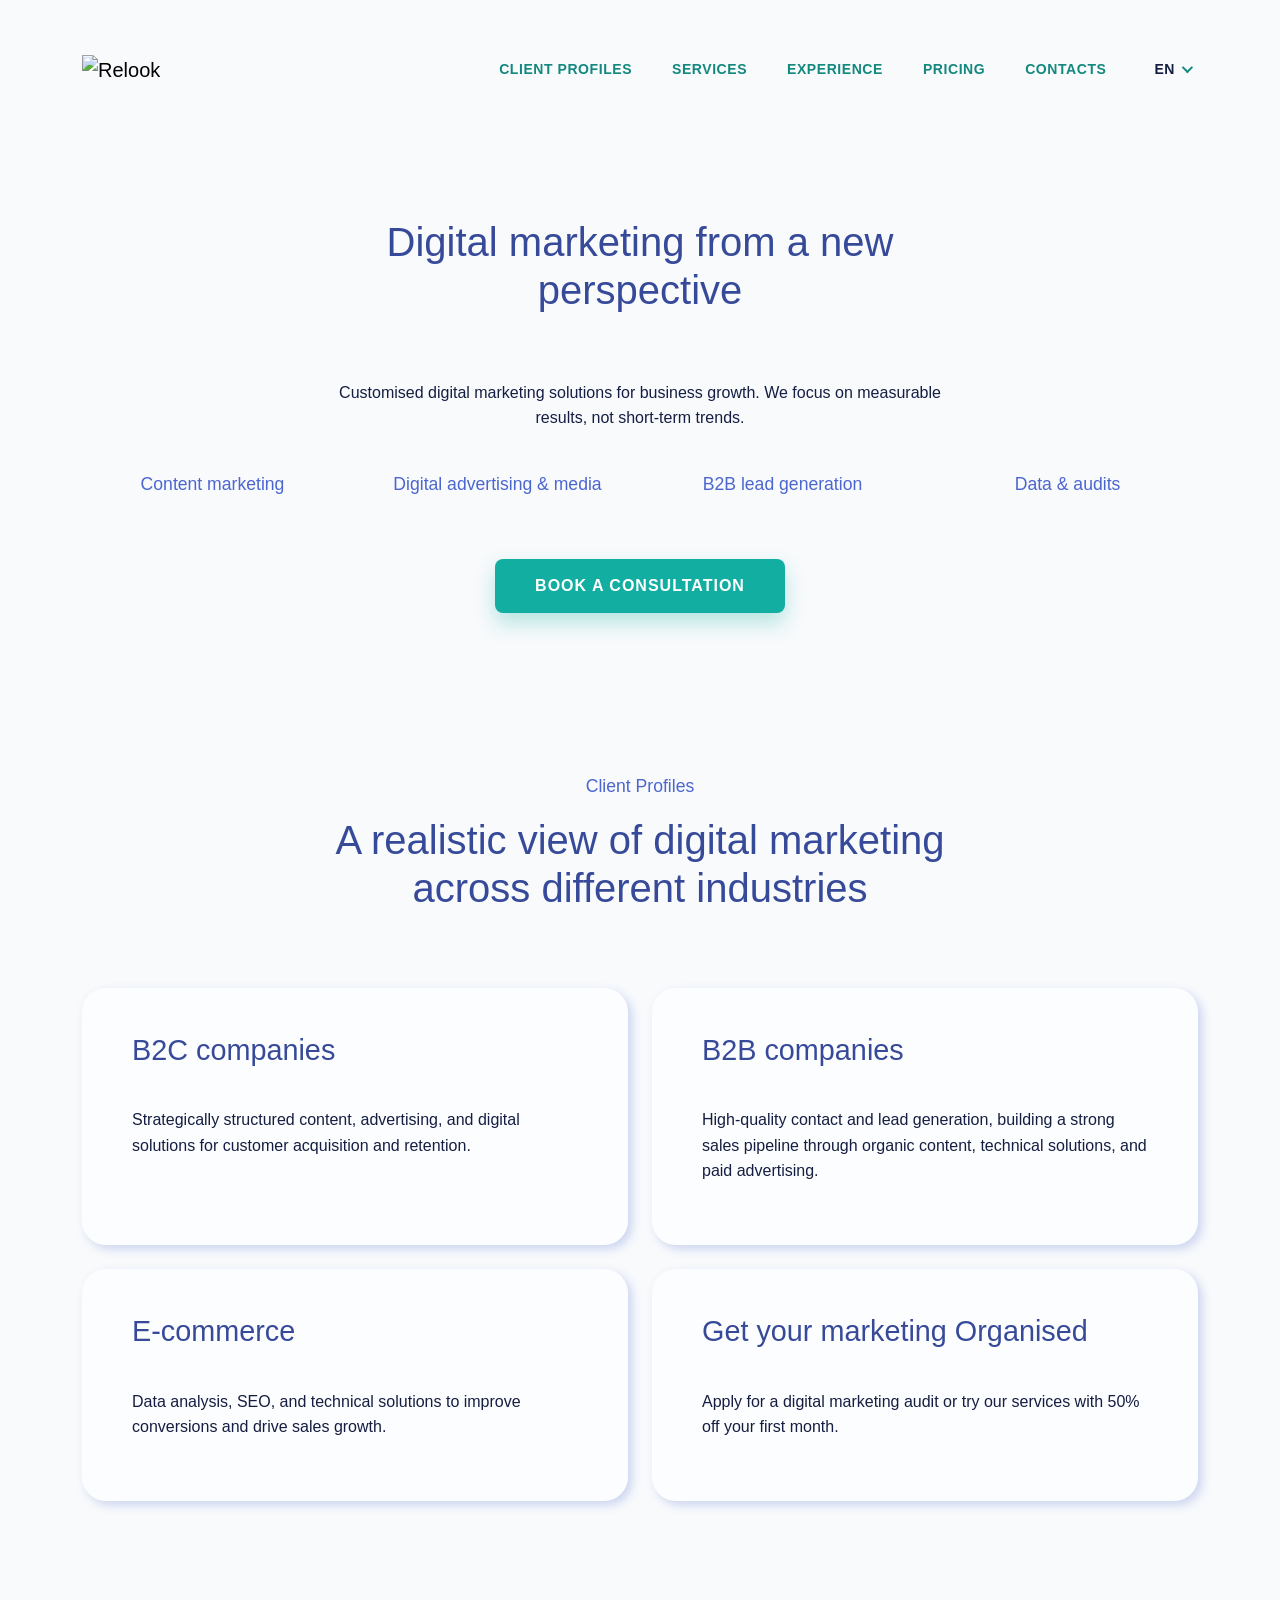
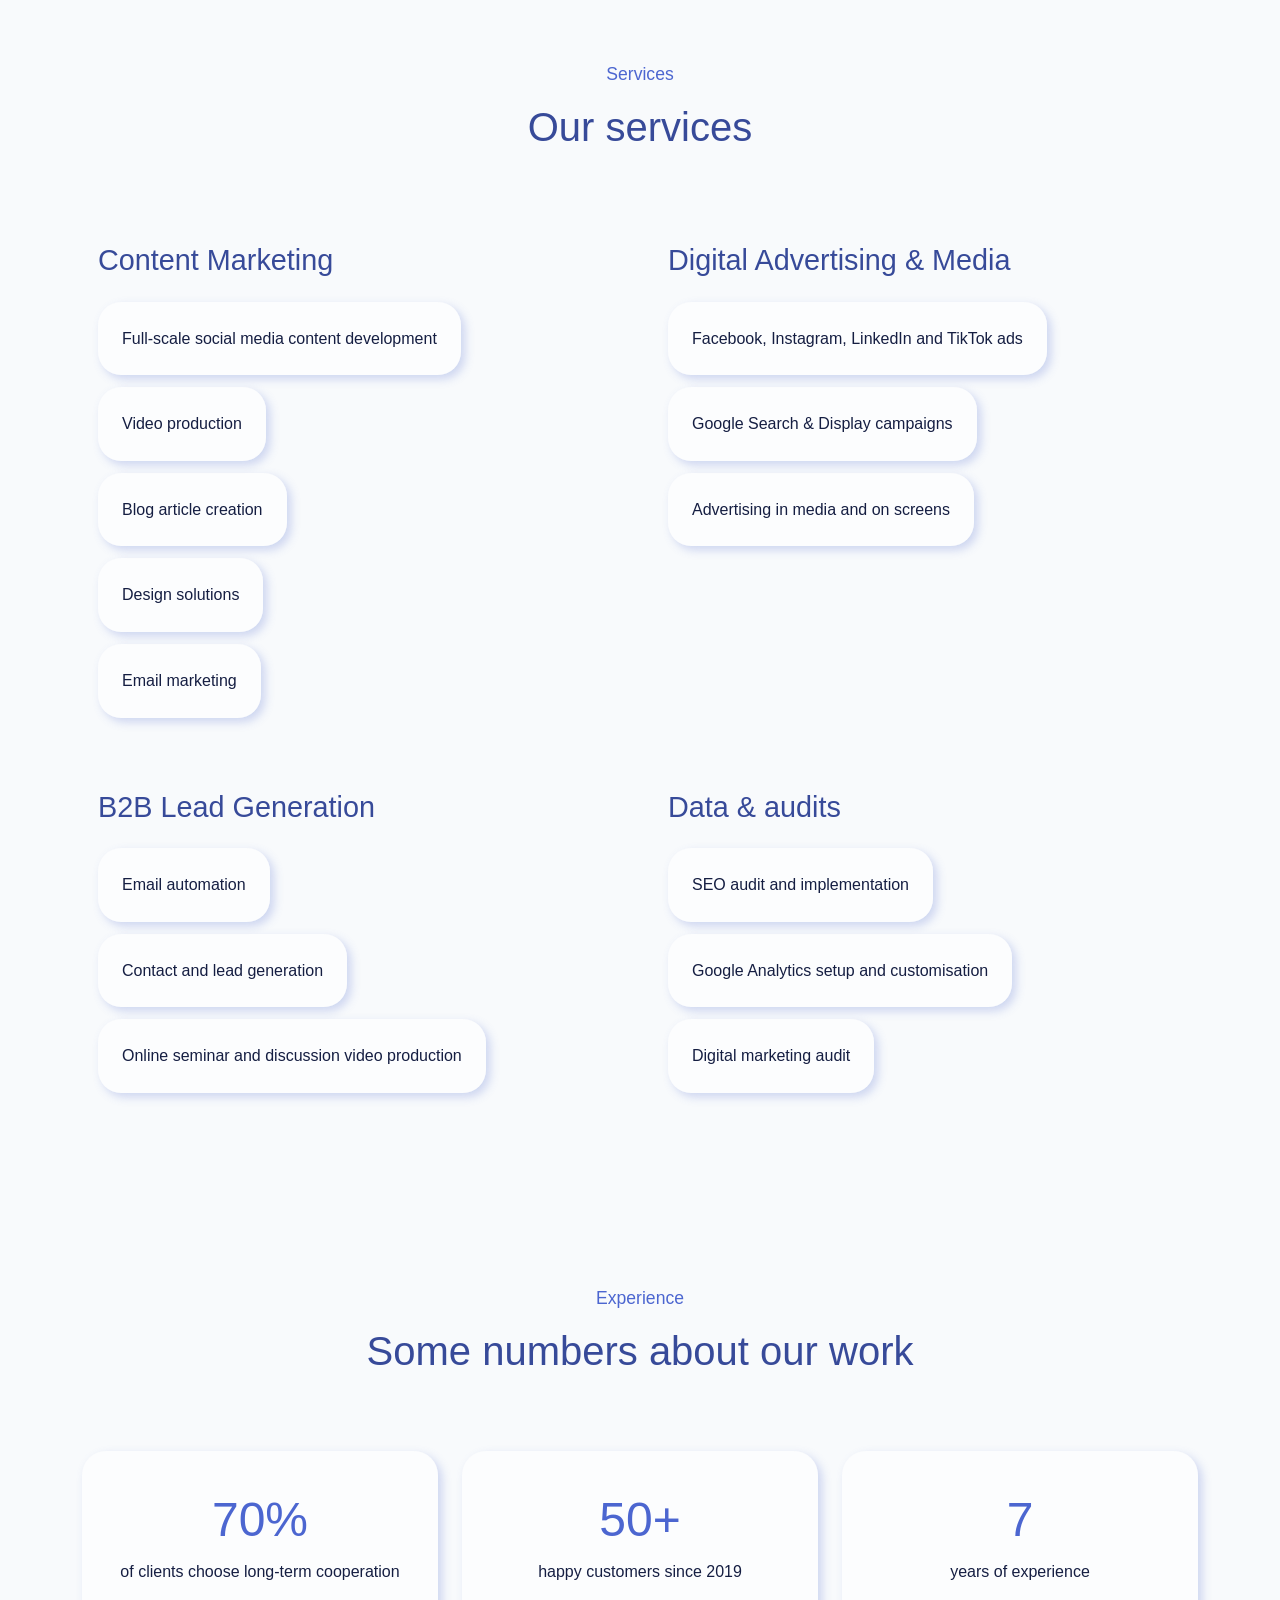
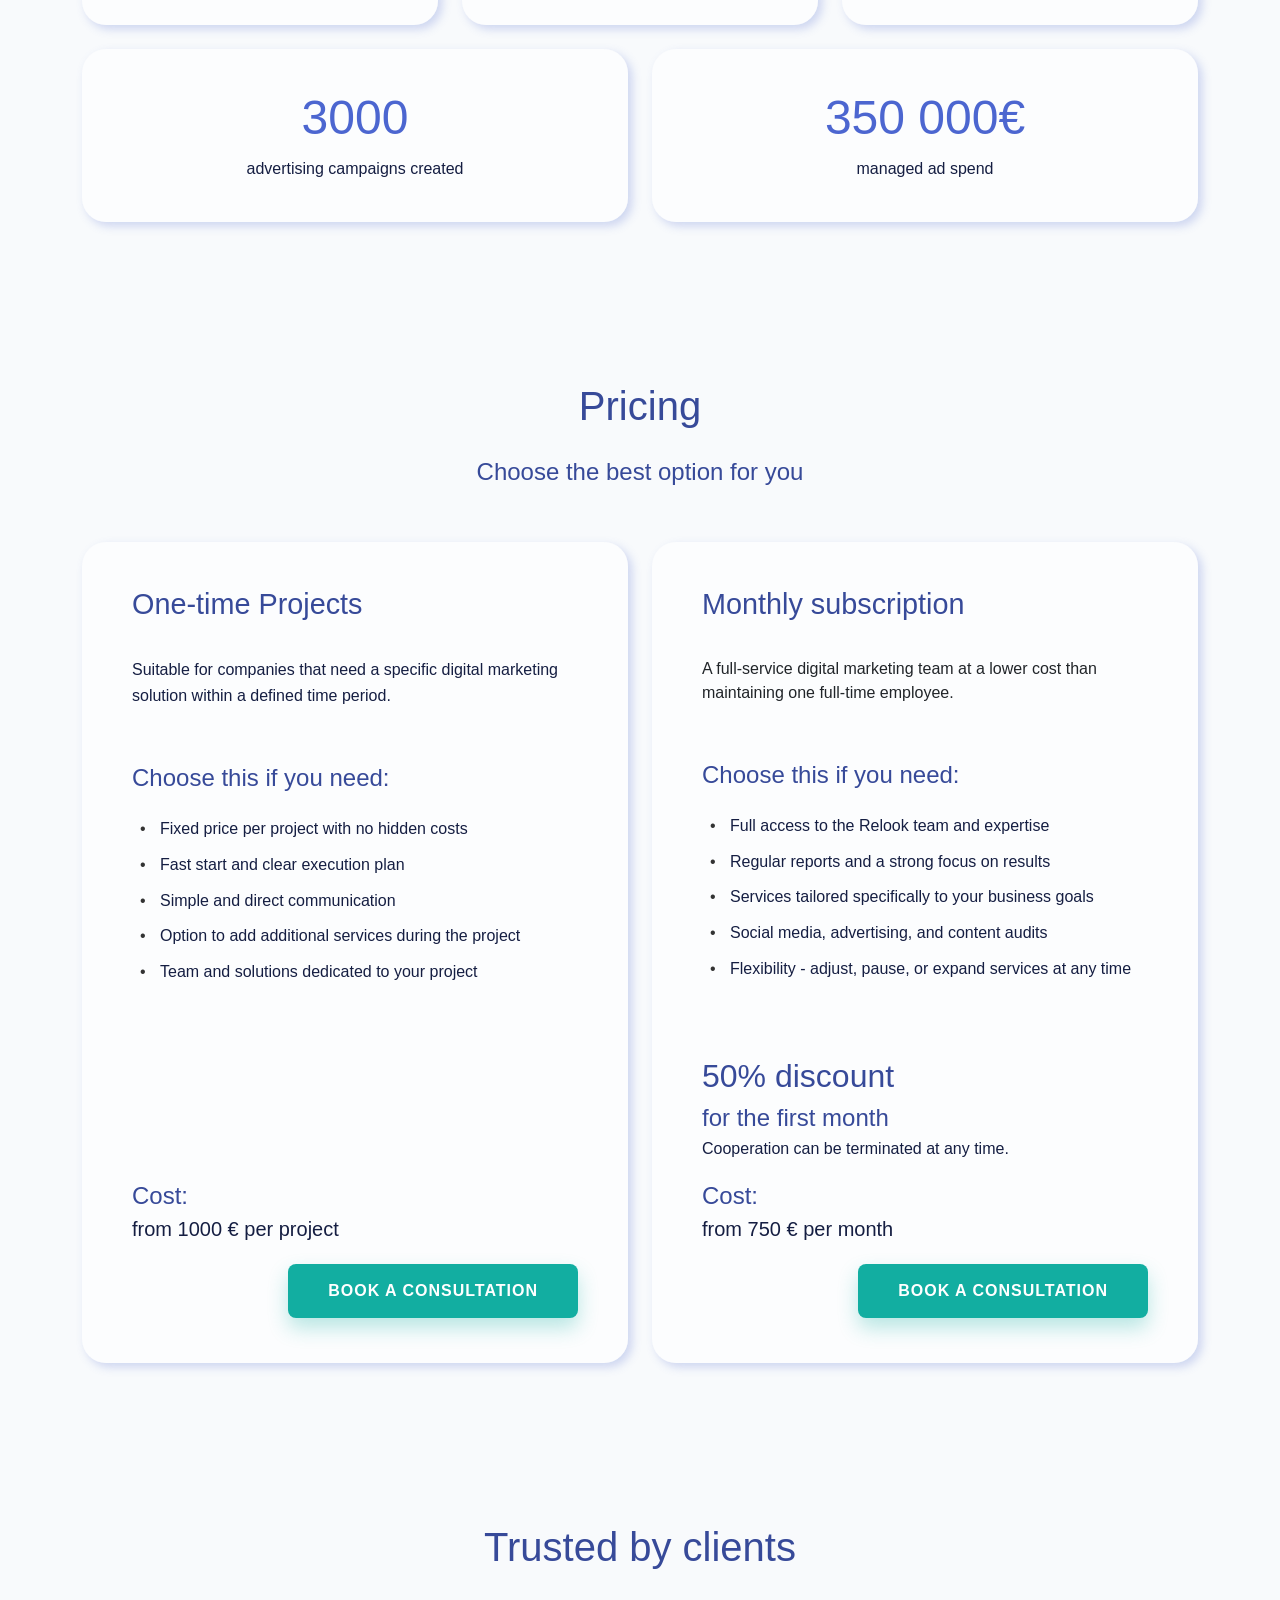
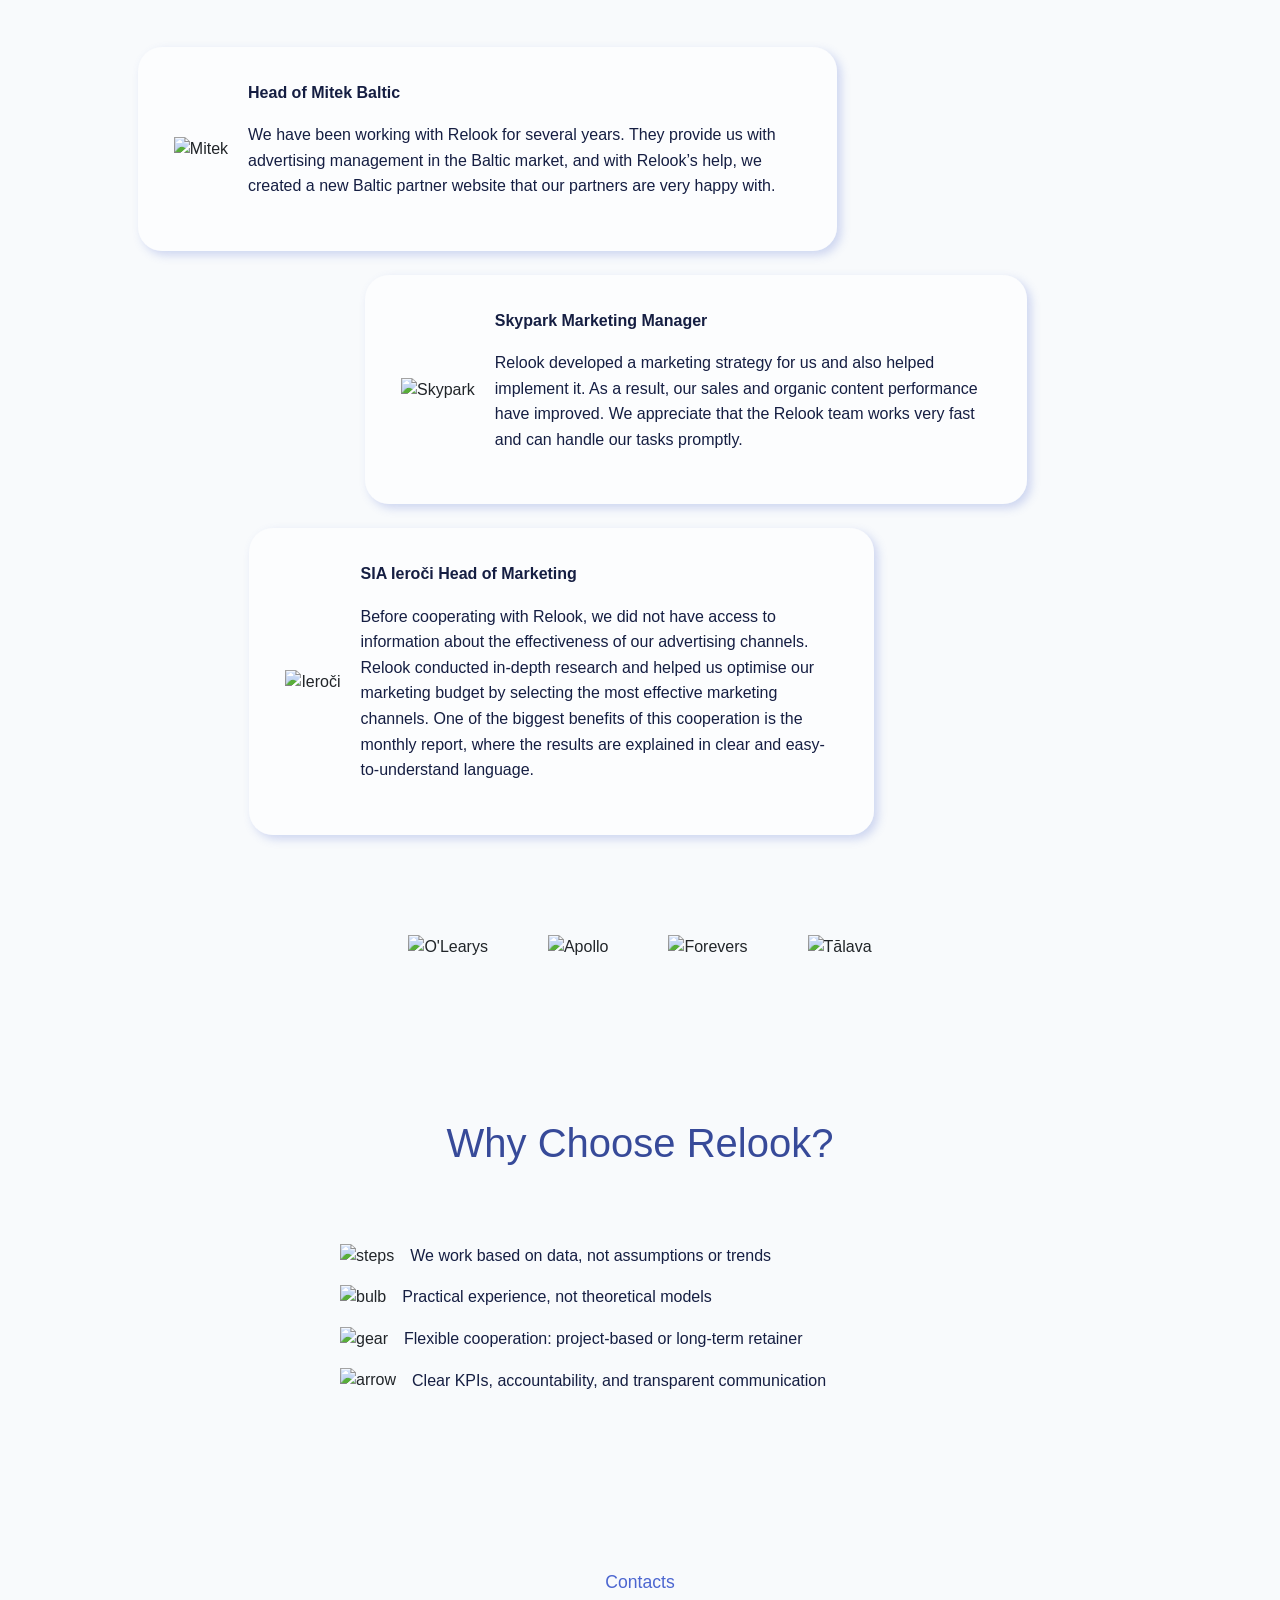
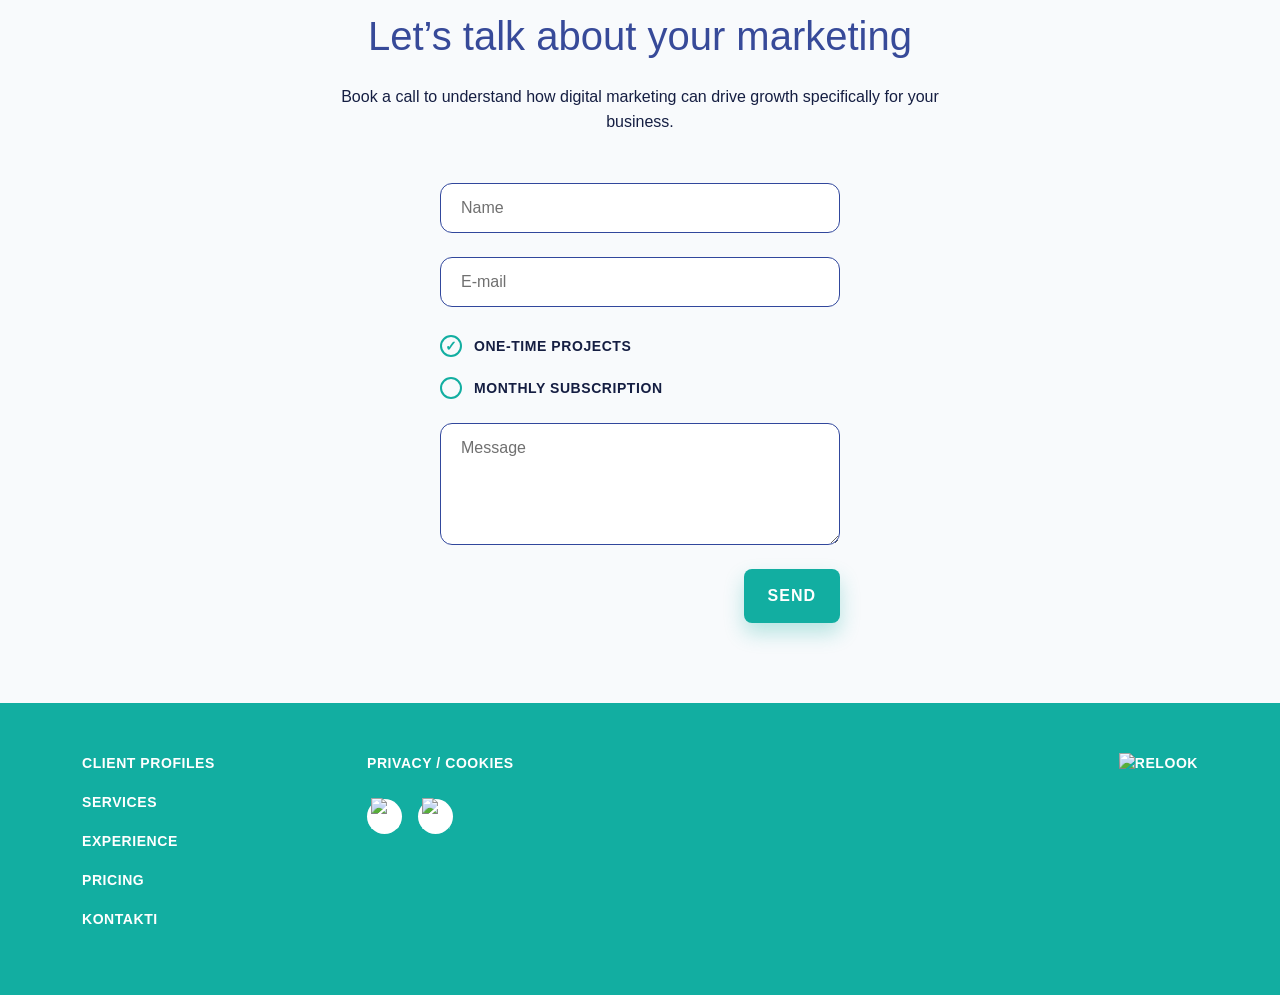
==== commit 7951acdc: "Fixed form submission" ====
--- a/en/index.html
+++ b/en/index.html
@@ -429,7 +429,7 @@
         <h2 class="text-center mb-4">Let’s talk about your marketing</h2>
         <p class="text-center mb-5 mx-auto">Book a call to understand how digital marketing can drive growth specifically for your business.</p>
 
-        <form class="contact-form mx-auto">
+        <form id="contact-form" class="contact-form mx-auto">
           <div class="mb-4">
             <label for="name" class="form-label visually-hidden">Name</label>
             <input type="text" class="form-control custom-input" id="name" name="name" placeholder="Name" required>
@@ -460,7 +460,13 @@
           <div class="text-end">
             <button type="submit" class="btn btn-primary px-4">Send</button>
           </div>
+
+          <p id="form-error" class="form-error" hidden>Something went wrong. Please try again later.</p>
         </form>
+
+        <div id="form-success" class="text-center" hidden>
+          <h2>Thank you!<br>We'll be in touch soon.</h2>
+        </div>
       </div>
     </section>
 
@@ -504,9 +510,8 @@
     </div>
   </footer>
 
-  <!--  TODO: check js -->
+  <script src="https://cdn.jsdelivr.net/npm/bootstrap@5.3.2/dist/js/bootstrap.bundle.min.js"></script>
   <script src="../js/app.js"></script>
-  <script src="https://cdn.jsdelivr.net/npm/bootstrap@5.3.2/dist/js/bootstrap.bundle.min.js"></script>
 </body>
 
 </html>
--- a/css/style.css
+++ b/css/style.css
@@ -2,6 +2,12 @@
   --color-nav-bar-text: #13887E;
   --color-text-normal: #151E42;
   --color-text-lighter: #4C66D0;
+
+  /* Animation timing — change these to adjust speed site-wide */
+  --hero-duration: 0.65s;       /* hero load animation duration */
+  --hero-delay-step: 0.13s;     /* delay between each hero element */
+  --reveal-duration: 0.55s;     /* scroll-reveal animation duration */
+  --reveal-stagger: 0.12s;      /* delay between staggered siblings (set in JS) */
 }
 
 body, h1, h2, h3, h4, h5, h6, p, span, a, li {
@@ -113,9 +119,13 @@
 }
 
 @media (max-width: 991.98px) {
-  /* Full-screen overlay */
-  .navbar-collapse.collapsing,
-  .navbar-collapse.show {
+  /*
+   * Position/layout is driven by .overlay-open / .overlay-closing on the
+   * navbar — never by Bootstrap's own .show / .collapsing — so the overlay
+   * stays fixed even during the 1-frame gap where Bootstrap swaps classes.
+   */
+  .navbar.overlay-open .navbar-collapse,
+  .navbar.overlay-closing .navbar-collapse {
     position: fixed;
     top: 0;
     left: 0;
@@ -131,49 +141,69 @@
     padding: 80px 24px 40px;
   }
 
-  .navbar-collapse.collapsing {
+  /* Fade in when opening */
+  .navbar.overlay-open .navbar-collapse.collapsing {
+    opacity: 0;
     transition: opacity 0.25s ease !important;
-    opacity: 0;
-  }
-
-  .navbar-collapse.show {
+  }
+
+  .navbar.overlay-open .navbar-collapse.show {
     opacity: 1;
     transition: opacity 0.25s ease;
   }
 
+  /* Fade out when closing */
+  .navbar.overlay-closing .navbar-collapse {
+    opacity: 0;
+    transition: opacity 0.25s ease !important;
+    pointer-events: none;
+  }
+
   /* Brand and toggler float above the overlay */
   .navbar.overlay-open .navbar-brand,
-  .navbar.overlay-open .navbar-toggler {
+  .navbar.overlay-open .navbar-toggler,
+  .navbar.overlay-closing .navbar-brand,
+  .navbar.overlay-closing .navbar-toggler {
     position: relative;
     z-index: 1042;
   }
 
   /* Logo swap */
-  .navbar.overlay-open .logo-default {
+  .navbar.overlay-open .logo-default,
+  .navbar.overlay-closing .logo-default {
     display: none;
   }
 
-  .navbar.overlay-open .logo-white {
+  .navbar.overlay-open .logo-white,
+  .navbar.overlay-closing .logo-white {
     display: inline-block;
   }
 
-  /* Toggler: X icon when overlay open */
+  /* Toggler: X icon when overlay open or closing */
+  .navbar.overlay-open .navbar-toggler,
+  .navbar.overlay-closing .navbar-toggler {
+    border-color: rgba(255, 255, 255, 0.5);
+    pointer-events: none;
+  }
+
   .navbar.overlay-open .navbar-toggler {
-    border-color: rgba(255, 255, 255, 0.5);
-  }
-
-  .navbar.overlay-open .navbar-toggler-icon {
+    pointer-events: auto;
+  }
+
+  .navbar.overlay-open .navbar-toggler-icon,
+  .navbar.overlay-closing .navbar-toggler-icon {
     background-image: url("data:image/svg+xml,%3csvg xmlns='http://www.w3.org/2000/svg' viewBox='0 0 30 30'%3e%3cline x1='4' y1='4' x2='26' y2='26' stroke='white' stroke-width='2.5' stroke-linecap='round'/%3e%3cline x1='26' y1='4' x2='4' y2='26' stroke='white' stroke-width='2.5' stroke-linecap='round'/%3e%3c/svg%3e");
   }
 
   /* Nav links in overlay */
-  .navbar-collapse.show .navbar-nav {
+  .navbar.overlay-open .navbar-collapse .navbar-nav,
+  .navbar.overlay-closing .navbar-collapse .navbar-nav {
     width: 100%;
     align-items: center;
     gap: 0 !important;
   }
 
-  .navbar-collapse.show .navbar-nav > .nav-item > .nav-link {
+  .navbar.overlay-open .navbar-collapse .navbar-nav > .nav-item > .nav-link {
     color: #ffffff !important;
     font-size: 1.5rem !important;
     font-weight: 700 !important;
@@ -183,7 +213,7 @@
     text-align: center;
   }
 
-  .navbar-collapse.show .navbar-nav > .nav-item > .nav-link:hover {
+  .navbar.overlay-open .navbar-collapse .navbar-nav > .nav-item > .nav-link:hover {
     color: #ffffff !important;
     opacity: 0.75;
   }
@@ -237,6 +267,7 @@
     align-items: center;
     gap: 0;
     padding-bottom: 8px;
+    padding-right: 20px;
   }
 
   .mobile-lang-options .lang-option {
@@ -749,6 +780,7 @@
   border-radius: 50%;
   cursor: pointer;
   position: relative;
+  background: none;
 }
 
 .custom-radio input[type="radio"]:checked::after {
@@ -788,6 +820,34 @@
   margin-top: 0;
 }
 
+#contacts .container #form-success {
+  padding: 80px 0 40px;
+  animation: fadeUp var(--reveal-duration) ease both;
+}
+
+#contacts .container .form-error {
+  padding-top: 16px;
+  color: #c0392b;
+  font-size: 14px;
+  margin-top: 12px;
+  text-align: right;
+}
+
+@keyframes btnPulse {
+  0%, 100% { opacity: 1; }
+  50%       { opacity: 0.6; }
+}
+
+.btn.btn-primary.btn--sending,
+.btn.btn-primary.btn--sending:hover,
+.btn.btn-primary.btn--sending:focus {
+  background-color: #0e9088;
+  box-shadow: 0 6px 14px rgba(30, 178, 166, 0.2);
+  transform: none;
+  cursor: not-allowed;
+  animation: btnPulse 1.2s ease-in-out infinite;
+}
+
 .footer-section {
   background-color: #12AEA1;
   color: #FFFFFF;
@@ -842,4 +902,62 @@
 
 #privacy .card {
   border: none;
+}
+
+/* ============================================
+   Page Animations
+   ============================================ */
+
+/* --- Hero: animate on load --- */
+@keyframes fadeUp {
+  from { opacity: 0; transform: translateY(22px); }
+  to   { opacity: 1; transform: translateY(0); }
+}
+
+#hero h1 {
+  animation: fadeUp var(--hero-duration) ease both;
+}
+
+#hero > .container > p {
+  animation: fadeUp var(--hero-duration) ease calc(var(--hero-delay-step) * 1) both;
+}
+
+#hero .list-unstyled {
+  animation: fadeUp var(--hero-duration) ease calc(var(--hero-delay-step) * 2) both;
+}
+
+#hero .btn-primary {
+  animation: fadeUp var(--hero-duration) ease calc(var(--hero-delay-step) * 3) both;
+}
+
+/* --- Scroll reveal ---
+   Uses animation (not transition) so that after the reveal completes and
+   JS strips [data-reveal], each element returns to its own CSS rules —
+   hover transitions work normally again with no interference.          */
+[data-reveal] {
+  opacity: 0;
+  transform: translateY(22px);
+}
+
+[data-reveal].is-visible {
+  animation: fadeUp var(--reveal-duration) ease forwards;
+}
+
+/* Respect reduced-motion preference */
+@media (prefers-reduced-motion: reduce) {
+  #hero h1,
+  #hero > .container > p,
+  #hero .list-unstyled,
+  #hero .btn-primary {
+    animation: none;
+  }
+
+  [data-reveal] {
+    opacity: 1;
+    transform: none;
+  }
+
+  [data-reveal].is-visible {
+    animation: none;
+  }
 }
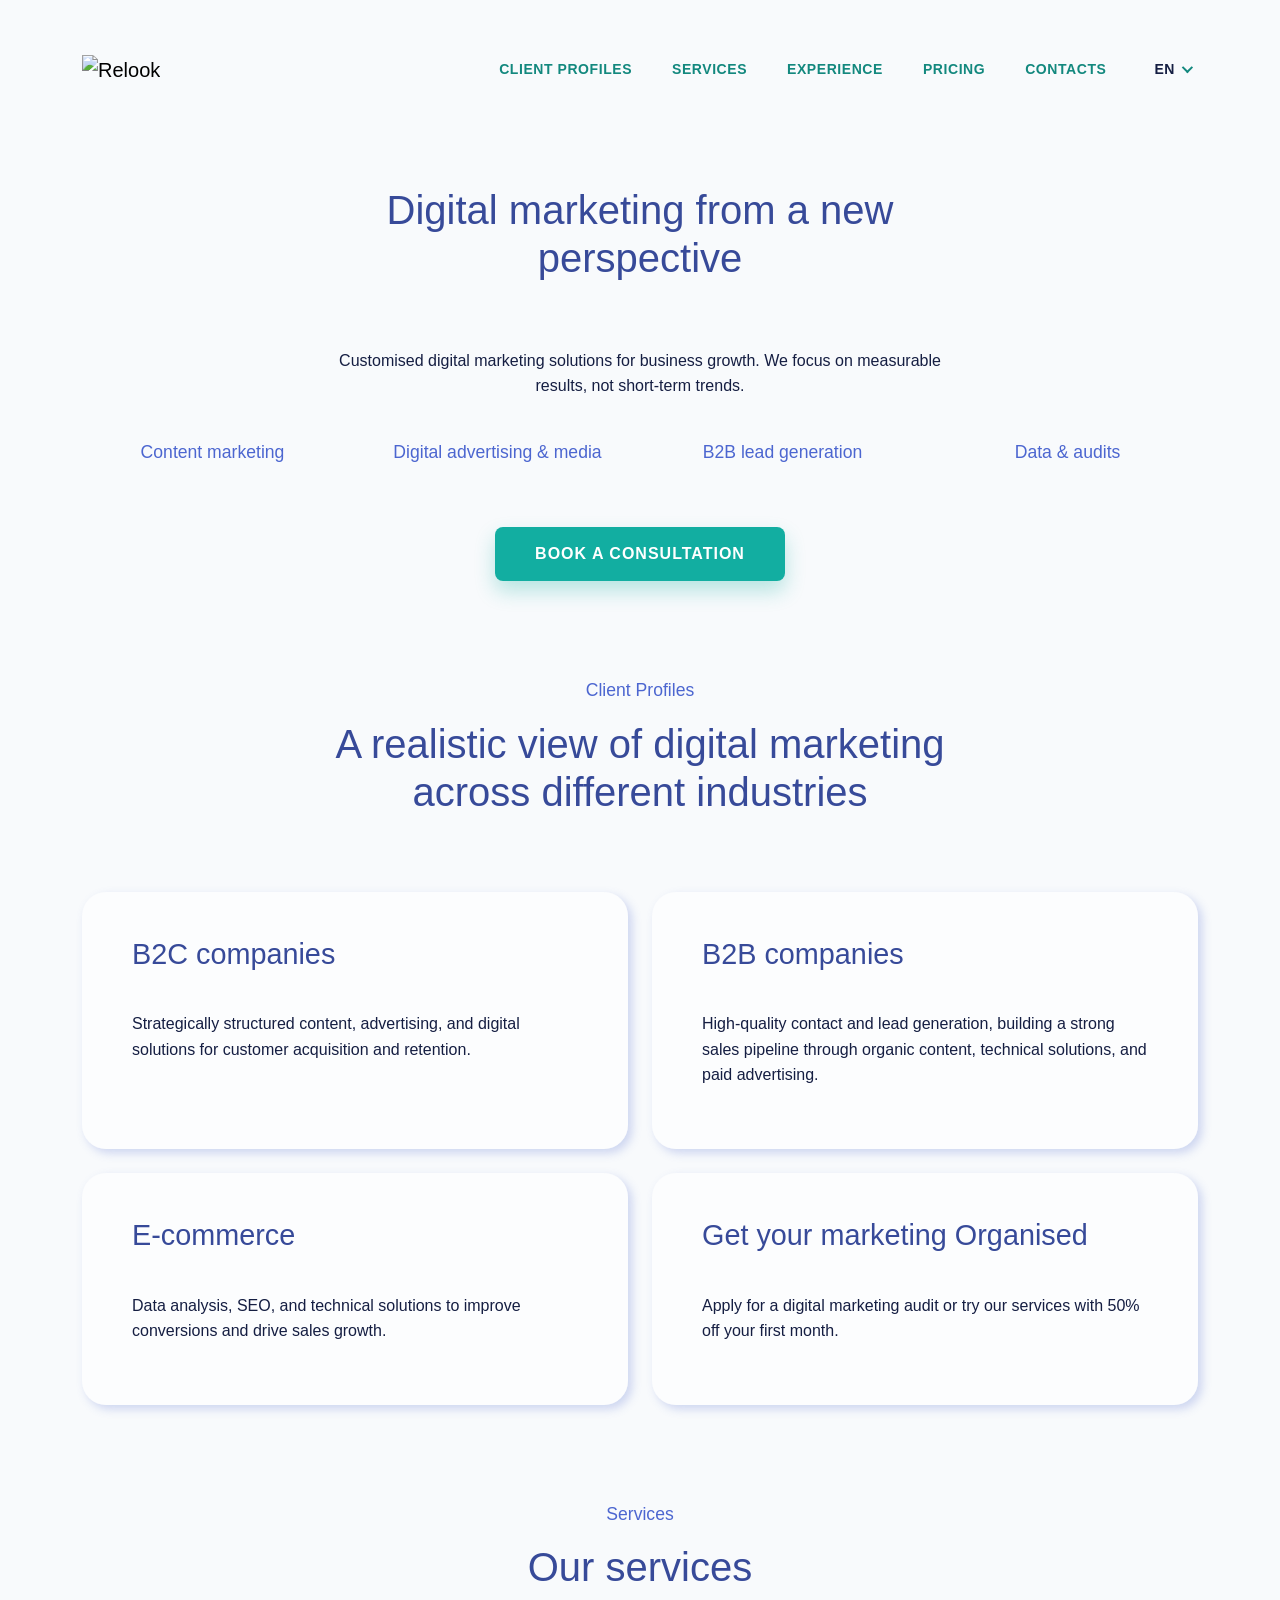
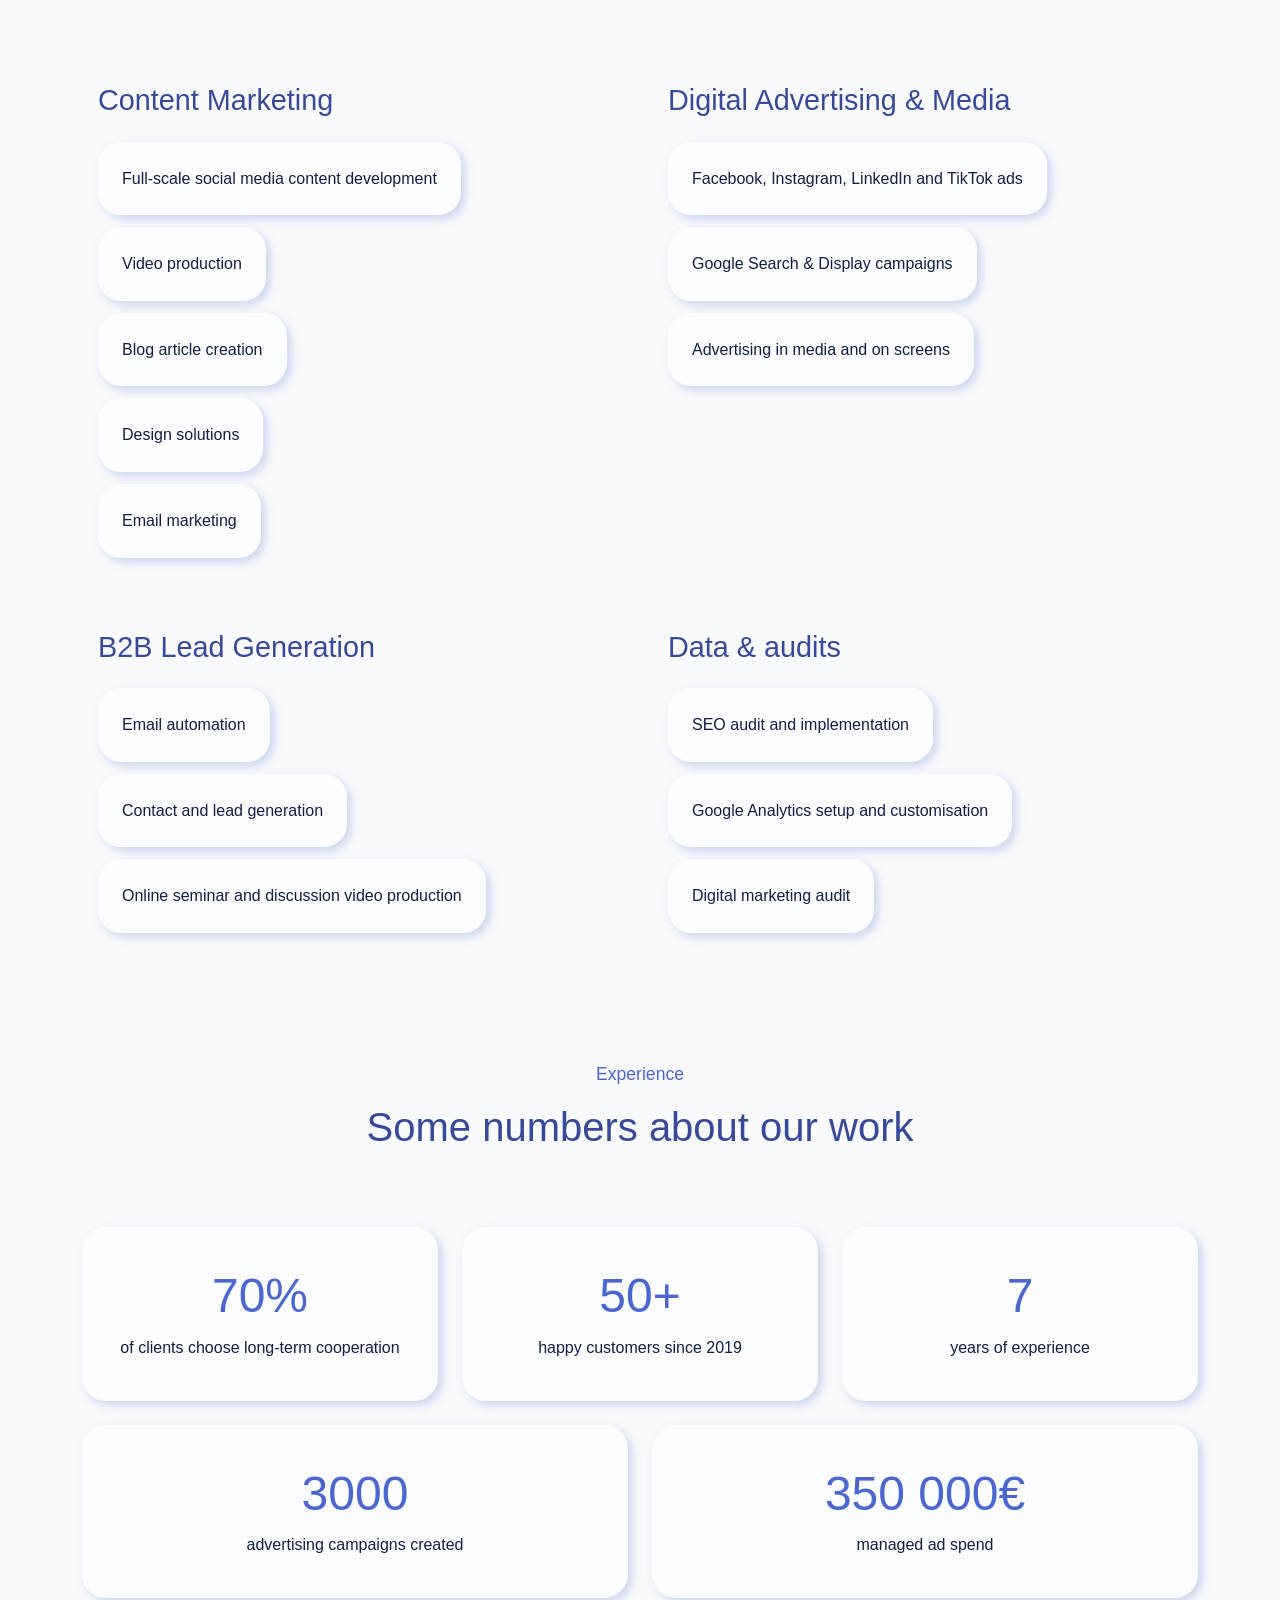
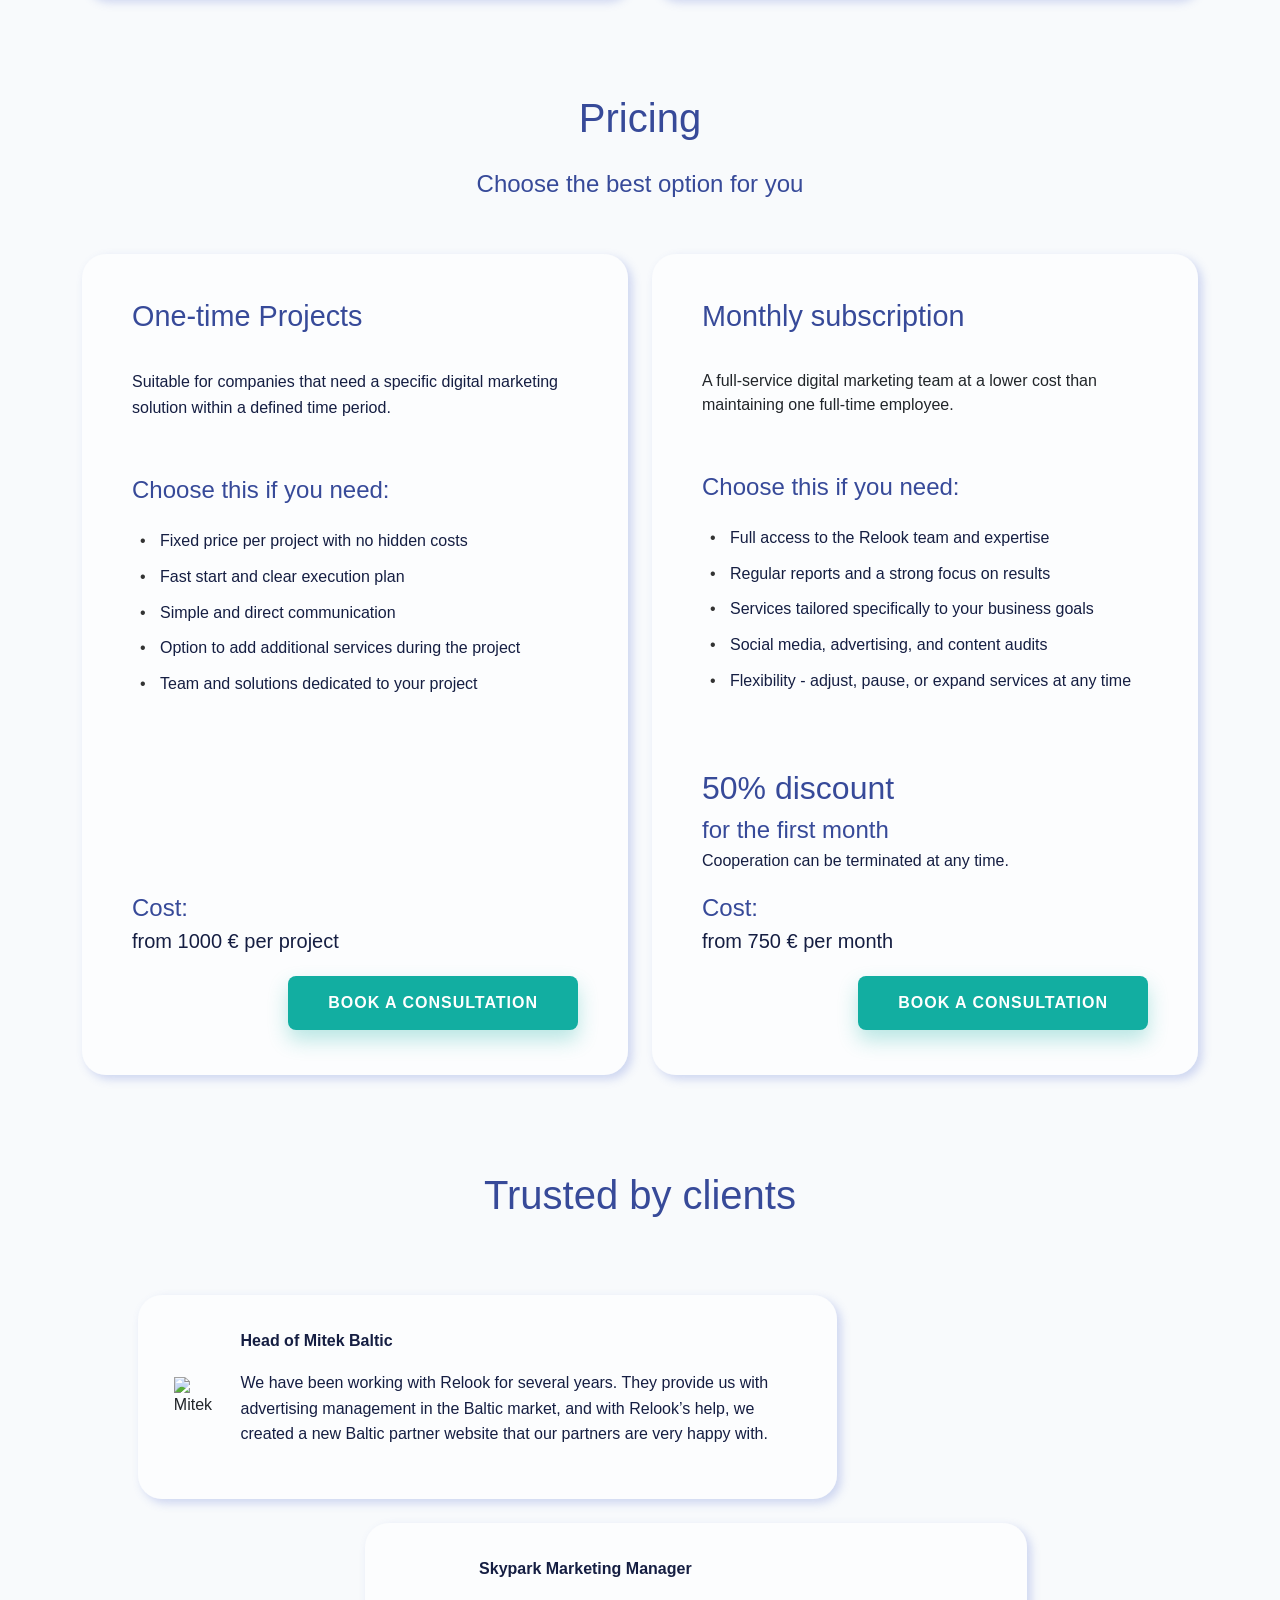
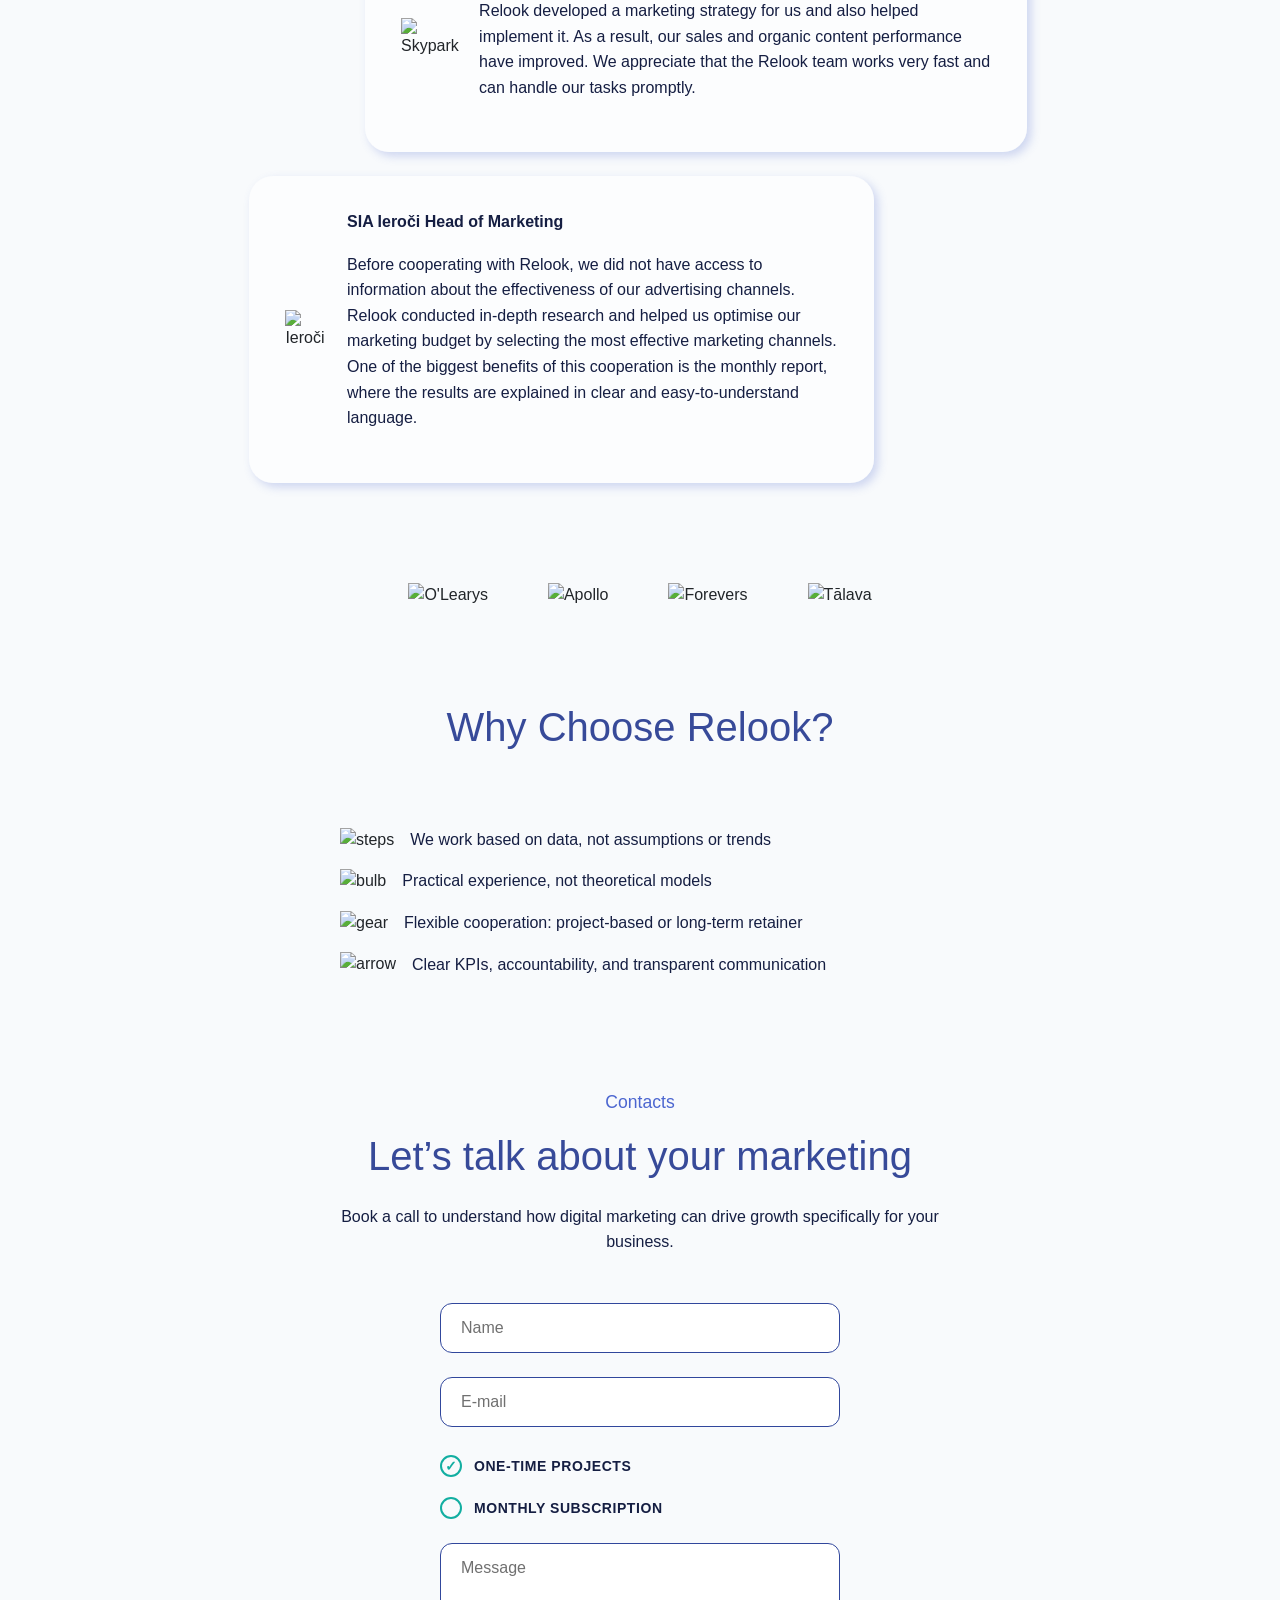
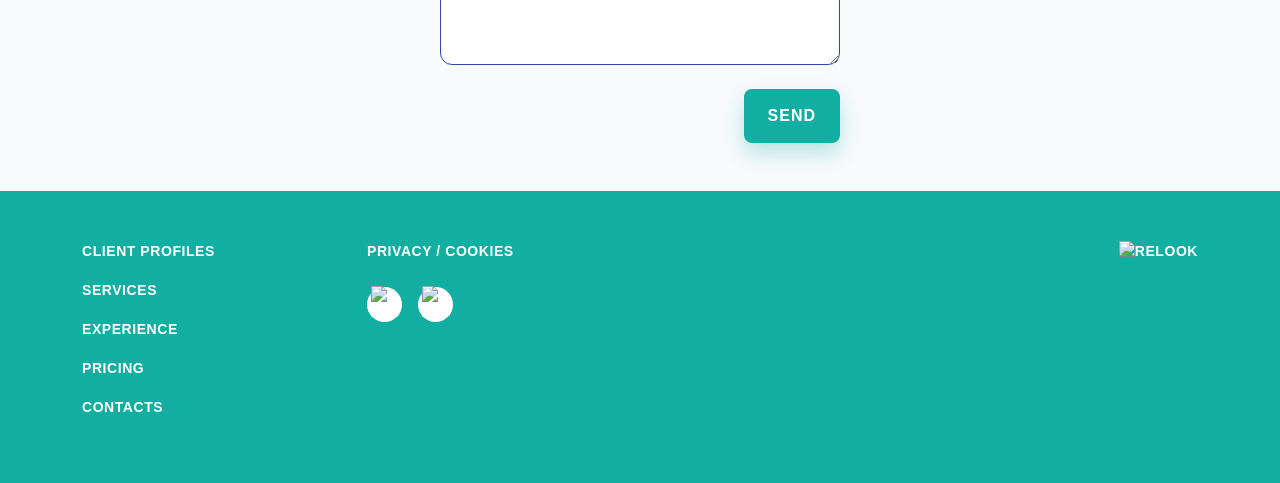
==== commit 7687f56c: "Code style fixes" ====
--- a/en/index.html
+++ b/en/index.html
@@ -14,14 +14,11 @@
   <meta property="og:image" content="">
   <meta property="og:image:alt" content="">
 
-  <!--  TODO: improve SEO -->
-  <!--  TODO: add A11y stuff  -->
   <link rel="icon" href="../favicon.ico" sizes="any">
   <link rel="icon" href="../icon.png" type="image/png" sizes="32x32">
   <link rel="apple-touch-icon" href="../icon.png">
 
-  <meta name="apple-mobile-web-app-capable" content="yes">
-  <meta name="apple-mobile-web-app-status-bar-style" content="black-translucent">
+  <meta name="mobile-web-app-capable" content="yes">
 
   <link rel="manifest" href="../site.webmanifest">
   <meta name="theme-color" content="#12AEA1">
@@ -481,20 +478,19 @@
             <li><a href="#services" class="text-decoration-none">Services</a></li>
             <li><a href="#experience" class="text-decoration-none">Experience</a></li>
             <li><a href="#prices" class="text-decoration-none">Pricing</a></li>
-            <li><a href="#contacts" class="text-decoration-none">Kontakti</a></li>
+            <li><a href="#contacts" class="text-decoration-none">Contacts</a></li>
           </ul>
         </div>
 
         <div class="col-md-5 col-6 mb-4 mb-md-0">
           <div class="footer-privacy mb-4">
-            <!--  TODO: add href-->
             <a href="../privacy.html">Privacy / cookies</a>
           </div>
           <div class="footer-socials d-flex gap-3">
-            <a href="https://www.facebook.com/RelookAgency" class="social-circle" aria-label="Facebook" target="_blank">
+            <a href="https://www.facebook.com/RelookAgency" class="social-circle" aria-label="Facebook" target="_blank" rel="noopener noreferrer">
               <img src="../img/facebook.svg" alt="Facebook">
             </a>
-            <a href="https://www.instagram.com/relook.agency/" class="social-circle" aria-label="Instagram" target="_blank">
+            <a href="https://www.instagram.com/relook.agency/" class="social-circle" aria-label="Instagram" target="_blank" rel="noopener noreferrer">
               <img src="../img/instagram.svg" alt="Instagram">
             </a>
           </div>
--- a/css/style.css
+++ b/css/style.css
@@ -1,13 +1,16 @@
 :root {
-  --color-nav-bar-text: #13887E;
-  --color-text-normal: #151E42;
-  --color-text-lighter: #4C66D0;
+  --color-primary:    #12AEA1;
+  --color-heading:    #374A99;
+  --color-nav-text:   #13887E;
+  --color-text:       #151E42;
+  --color-text-light: #4C66D0;
+  --shadow-card:      4px 4px 10px 0 rgba(76, 102, 208, 0.25);
 
   /* Animation timing — change these to adjust speed site-wide */
-  --hero-duration: 0.65s;       /* hero load animation duration */
-  --hero-delay-step: 0.13s;     /* delay between each hero element */
-  --reveal-duration: 0.55s;     /* scroll-reveal animation duration */
-  --reveal-stagger: 0.12s;      /* delay between staggered siblings (set in JS) */
+  --hero-duration:    0.65s;   /* hero load animation duration      */
+  --hero-delay-step:  0.13s;   /* delay between each hero element   */
+  --reveal-duration:  0.55s;   /* scroll-reveal animation duration  */
+  --reveal-stagger:   0.12s;   /* delay between staggered siblings  */
 }
 
 body, h1, h2, h3, h4, h5, h6, p, span, a, li {
@@ -16,16 +19,12 @@
 
 .page-background {
   position: fixed;
-  top: 0;
-  left: 0;
-  width: 100%;
-  height: 100%;
+  inset: 0;
   z-index: -100;
   background-image: url('../img/bg.svg');
   background-size: cover;
   background-position: center;
   background-repeat: no-repeat;
-  will-change: transform;
   pointer-events: none;
 }
 
@@ -33,9 +32,11 @@
   background-color: #f8fafc;
 }
 
+/* ─── Typography ─────────────────────────────────────────────────────────── */
+
 section h1,
 section h2 {
-  color: #374a99;
+  color: var(--color-heading);
   font-weight: 300;
   font-size: 2.5rem;
   line-height: 1.2;
@@ -47,34 +48,37 @@
 }
 
 section h3 {
-  color: #374A99;
+  color: var(--color-heading);
   font-weight: 300;
   font-size: 1.8rem;
   margin-bottom: 20px;
 }
 
 .section-label {
-  color: var(--color-text-lighter);
+  color: var(--color-text-light);
   display: block;
   font-weight: 400;
   font-size: 1.1rem;
 }
 
-main section.py-5 {
-  padding-top: 80px !important;
-  padding-bottom: 80px !important;
+/* ─── Section Spacing ────────────────────────────────────────────────────── */
+
+main section {
+  padding-top: 80px;
+  padding-bottom: 80px;
 }
 
 @media (max-width: 768px) {
-  section {
-    padding-top: 50px !important;
-    padding-bottom: 50px !important;
-  }
-}
-
-a.btn-primary,
-button.btn-primary {
-  background-color: #12AEA1;
+  main section {
+    padding-top: 50px;
+    padding-bottom: 50px;
+  }
+}
+
+/* ─── Buttons ────────────────────────────────────────────────────────────── */
+
+.btn-primary {
+  background-color: var(--color-primary);
   border: none;
   padding: 15px 40px;
   font-weight: bold;
@@ -86,15 +90,17 @@
   margin-top: 30px;
 }
 
-.btn.btn-primary:hover,
-.btn.btn-primary:active,
-.btn.btn-primary:focus {
+.btn-primary:hover,
+.btn-primary:active,
+.btn-primary:focus {
   background-color: #17a095;
   border: none;
   transform: translateY(-2px);
   box-shadow: 0 12px 25px rgba(30, 178, 166, 0.4);
 }
 
+/* ─── Navbar ─────────────────────────────────────────────────────────────── */
+
 .navbar-toggler {
   border: none;
   box-shadow: none;
@@ -110,20 +116,16 @@
   background-image: url("data:image/svg+xml,%3csvg xmlns='http://www.w3.org/2000/svg' viewBox='0 0 30 30'%3e%3cpath stroke='rgba(19,136,126,1)' stroke-linecap='round' stroke-miterlimit='10' stroke-width='2' d='M4 7h22M4 15h22M4 23h22'/%3e%3c/svg%3e");
 }
 
-/* ============================================
-   Full-Screen Mobile Overlay Navbar
-   ============================================ */
+/* ─── Full-Screen Mobile Overlay ─────────────────────────────────────────────
+   Position/layout is driven by .overlay-open / .overlay-closing on the
+   navbar — never by Bootstrap's own .show / .collapsing — so the overlay
+   stays fixed even during the 1-frame gap where Bootstrap swaps classes.    */
 
 .logo-white {
   display: none;
 }
 
 @media (max-width: 991.98px) {
-  /*
-   * Position/layout is driven by .overlay-open / .overlay-closing on the
-   * navbar — never by Bootstrap's own .show / .collapsing — so the overlay
-   * stays fixed even during the 1-frame gap where Bootstrap swaps classes.
-   */
   .navbar.overlay-open .navbar-collapse,
   .navbar.overlay-closing .navbar-collapse {
     position: fixed;
@@ -131,7 +133,7 @@
     left: 0;
     width: 100vw;
     height: 100vh !important;
-    background-color: #12AEA1;
+    background-color: var(--color-primary);
     z-index: 1040;
     display: flex !important;
     flex-direction: column;
@@ -265,7 +267,6 @@
     display: flex;
     flex-direction: column;
     align-items: center;
-    gap: 0;
     padding-bottom: 8px;
     padding-right: 20px;
   }
@@ -318,7 +319,7 @@
 }
 
 .navbar .nav-link {
-  color: var(--color-nav-bar-text);
+  color: var(--color-nav-text);
   font-weight: 600;
   text-transform: uppercase;
   letter-spacing: 0.04em;
@@ -327,13 +328,14 @@
 }
 
 .navbar .nav-link:hover {
-  /* TODO: add correct color */
-  color: #12AEA1;
+  color: var(--color-primary);
 }
 
 .navbar .nav-link.dropdown-toggle {
-  color: var(--color-text-normal);
-}
+  color: var(--color-text);
+}
+
+/* ─── Language Dropdown ───────────────────────────────────────────────────── */
 
 .custom-lang-dropdown .dropdown-toggle::after {
   display: inline-block;
@@ -345,8 +347,8 @@
   transform-origin: center center;
   transition: none;
   border: 0 none;
-  border-right: 2px solid var(--color-nav-bar-text);
-  border-bottom: 2px solid var(--color-nav-bar-text);
+  border-right: 2px solid var(--color-nav-text);
+  border-bottom: 2px solid var(--color-nav-text);
   vertical-align: middle;
 }
 
@@ -367,23 +369,21 @@
 }
 
 .custom-lang-dropdown .dropdown-item {
-  color: var(--color-text-normal);
+  color: var(--color-text);
   font-weight: 600;
   text-transform: uppercase;
   letter-spacing: 0.04em;
   padding: 10px 0;
   display: flex;
   align-items: center;
+  justify-content: flex-end;
+  text-align: right;
   background: transparent !important;
   transition: color 0.2s ease;
-
-  justify-content: flex-end;
-  text-align: right;
 }
 
 .custom-lang-dropdown .dropdown-item:hover {
-  /*  TODO: is this correct? */
-  color: var(--color-nav-bar-text);
+  color: var(--color-nav-text);
 }
 
 .custom-lang-dropdown .check-icon {
@@ -399,7 +399,7 @@
   content: '';
   width: 6px;
   height: 16px;
-  border: solid var(--color-text-lighter);
+  border: solid var(--color-text-light);
   border-width: 0 2.5px 2.5px 0;
   transform: rotate(45deg);
   display: block;
@@ -410,8 +410,10 @@
 }
 
 .custom-lang-dropdown .dropdown-item.active {
-  color: var(--color-text-normal);
-}
+  color: var(--color-text);
+}
+
+/* ─── Body Copy ──────────────────────────────────────────────────────────── */
 
 #hero p,
 #experience p:not(.section-label),
@@ -423,7 +425,7 @@
 #benefits p,
 #contacts p:not(.section-label) {
   font-size: 16px;
-  color: var(--color-text-normal);
+  color: var(--color-text);
   font-weight: 400;
   line-height: 1.6;
   max-width: 650px;
@@ -438,7 +440,7 @@
 }
 
 #hero ul li strong {
-  color: var(--color-text-lighter);
+  color: var(--color-text-light);
   font-weight: 500;
   font-size: 1.1rem;
 }
@@ -454,19 +456,11 @@
   padding-bottom: 52px;
 }
 
-#profiles .row {
-  /*TODO: test this max-width looks like it breaks some thing on mobile */
-  /*--bs-gutter-x: 100px;*/
-  /*--bs-gutter-y: 100px;*/
-}
-
-#profiles .container {
-  /*TODO: test this max-width looks like it breaks some thing on mobile */
-  /*max-width: 1200px;*/
-  /*margin: 0 auto;*/
-}
-
-.profile-card {
+/* ─── Cards (shared) ─────────────────────────────────────────────────────── */
+
+.profile-card,
+#prices .price-card,
+#privacy .card {
   background-color: rgba(255, 255, 255, 0.5);
   border-radius: 24px;
   padding: 45px 50px;
@@ -474,20 +468,27 @@
   display: flex;
   flex-direction: column;
   gap: 20px;
-  box-shadow: 4px 4px 10px 0 rgba(76, 102, 208, 0.25);
+  box-shadow: var(--shadow-card);
   transition: transform 0.3s ease;
   cursor: default;
 }
 
-.profile-card:hover {
+.profile-card:hover,
+#prices .price-card:hover,
+#privacy .card:hover {
   transform: translateY(-5px);
-  border-color: #374A99;
-}
-
-#services .row {
-  /*TODO: test this max-width looks like it breaks some thing on mobile */
-  /*--bs-gutter-y: 40px;*/
-}
+  border-color: var(--color-heading);
+}
+
+@media (max-width: 768px) {
+  .profile-card,
+  #prices .price-card,
+  #privacy .card {
+    padding: 35px 25px;
+  }
+}
+
+/* ─── Services ───────────────────────────────────────────────────────────── */
 
 #services ul {
   display: flex;
@@ -500,20 +501,22 @@
 #services ul li {
   background-color: rgba(255, 255, 255, 0.5);
   border-radius: 23px;
-  box-shadow: 4px 4px 10px 0 rgba(76, 102, 208, 0.25);
+  box-shadow: var(--shadow-card);
   transition: transform 0.3s ease;
-  padding: 24px 24px;
+  padding: 24px;
   cursor: default;
   font-size: 16px;
-  color: var(--color-text-normal);
+  color: var(--color-text);
   font-weight: 400;
   line-height: 1.6;
 }
 
 #services ul li:hover {
   transform: translateX(5px);
-  border-color: #374A99;
-}
+  border-color: var(--color-heading);
+}
+
+/* ─── Experience Stats ───────────────────────────────────────────────────── */
 
 .stat-card {
   background-color: rgba(255, 255, 255, 0.5);
@@ -524,17 +527,17 @@
   flex-direction: column;
   justify-content: center;
   transition: transform 0.3s ease;
-  box-shadow: 4px 4px 10px 0 rgba(76, 102, 208, 0.25);
+  box-shadow: var(--shadow-card);
   cursor: default;
 }
 
 .stat-card:hover {
   transform: translateY(-5px);
-  border-color: #374A99;
+  border-color: var(--color-heading);
 }
 
 .stat-card h3 {
-  color: var(--color-text-lighter);
+  color: var(--color-text-light);
   font-size: 3rem;
   font-weight: 300;
   margin-bottom: 10px;
@@ -553,39 +556,15 @@
   }
 }
 
-#prices .row {
-  /*TODO: test this max-width looks like it breaks some thing on mobile */
-  /*--bs-gutter-x: 150px;*/
-  /*--bs-gutter-y: 100px;*/
-}
+/* ─── Pricing ────────────────────────────────────────────────────────────── */
 
 #prices .section-subtitle,
 #prices .title {
-  color: #374A99;
+  color: var(--color-heading);
   font-weight: 300;
   font-size: 1.5rem;
   margin-top: 16px;
   margin-bottom: 0;
-}
-
-#prices .price-card,
-#privacy .card {
-  background-color: rgba(255, 255, 255, 0.5);
-  border-radius: 24px;
-  padding: 45px 50px;
-  height: 100%;
-  display: flex;
-  flex-direction: column;
-  gap: 20px;
-  box-shadow: 4px 4px 10px 0 rgba(76, 102, 208, 0.25);
-  transition: transform 0.3s ease;
-  cursor: default;
-}
-
-#prices .price-card:hover,
-#privacy .card:hover {
-  transform: translateY(-5px);
-  border-color: #374A99;
 }
 
 #prices ul,
@@ -600,7 +579,7 @@
   padding-left: 20px;
   margin-bottom: 10px;
   font-size: 16px;
-  color: var(--color-text-normal);
+  color: var(--color-text);
   font-weight: 400;
   line-height: 1.6;
   max-width: 650px;
@@ -622,12 +601,12 @@
 .price-tag {
   font-size: 1.25rem;
   font-weight: 500;
-  color: var(--color-text-normal);
+  color: var(--color-text);
   margin-bottom: 20px;
 }
 
 .discount {
-  color: #374A99;
+  color: var(--color-heading);
   font-weight: 500;
   font-size: 2rem;
 }
@@ -640,16 +619,7 @@
   font-weight: 200;
 }
 
-@media (max-width: 768px) {
-  #prices {
-    padding: 60px 0;
-  }
-
-  #prices .price-card,
-  #privacy .card {
-    padding: 35px 25px;
-  }
-}
+/* ─── Testimonials ───────────────────────────────────────────────────────── */
 
 .testimonial-card {
   background-color: rgba(255, 255, 255, 0.5);
@@ -658,7 +628,7 @@
   height: 100%;
   display: flex;
   gap: 20px;
-  box-shadow: 4px 4px 10px 0 rgba(76, 102, 208, 0.25);
+  box-shadow: var(--shadow-card);
   transition: transform 0.3s ease;
   cursor: default;
   align-items: center;
@@ -666,18 +636,13 @@
 
 .testimonial-card:hover {
   transform: translateY(-5px);
-  border-color: #374A99;
-}
-
-.testimonial-logo {
-  flex-shrink: 0;
-  margin-top: 0;
+  border-color: var(--color-heading);
 }
 
 .testimonial-content h3 {
   font-size: 1rem;
   font-weight: 600;
-  color: var(--color-text-normal);
+  color: var(--color-text);
   margin-bottom: 20px;
 }
 
@@ -700,28 +665,26 @@
   transform: translateY(-5px);
 }
 
+@media (min-width: 992px) {
+  .testimonial-row-1 {
+    padding-left: 5%;
+  }
+
+  .testimonial-row-2 {
+    justify-content: flex-end;
+    padding-left: 10%;
+  }
+
+  .testimonial-row-3 {
+    padding-left: 15%;
+  }
+}
+
 @media (max-width: 768px) {
   .client-logos-grid {
     gap: 30px;
   }
-}
-
-@media (min-width: 992px) {
-  .testimonial-row-1 {
-    padding-left: 5%;
-  }
-
-  .testimonial-row-2 {
-    justify-content: flex-end;
-    padding-left: 10%;
-  }
-
-  .testimonial-row-3 {
-    padding-left: 15%;
-  }
-}
-
-@media (max-width: 768px) {
+
   .testimonial-card {
     flex-direction: column;
     align-items: flex-start;
@@ -740,6 +703,8 @@
   }
 }
 
+/* ─── Contact Form ───────────────────────────────────────────────────────── */
+
 #contacts .container p:not(.section-label) {
   margin: 0 auto 40px;
 }
@@ -752,7 +717,7 @@
   border: 1px solid #31479C;
   border-radius: 12px;
   padding: 12px 20px;
-  color: var(--color-text-normal);
+  color: var(--color-text);
 }
 
 .custom-input::placeholder {
@@ -761,8 +726,8 @@
 
 .custom-input:focus {
   outline: none;
-  border-color: #12AEA1;
-  box-shadow: 0 0 0 .25rem rgba(26, 179, 157, 0.2);
+  border-color: var(--color-primary);
+  box-shadow: 0 0 0 0.25rem rgba(26, 179, 157, 0.2);
   background-color: #fff;
 }
 
@@ -776,7 +741,7 @@
   appearance: none;
   width: 22px;
   height: 22px;
-  border: 2px solid #12AEA1;
+  border: 2px solid var(--color-primary);
   border-radius: 50%;
   cursor: pointer;
   position: relative;
@@ -786,7 +751,7 @@
 .custom-radio input[type="radio"]:checked::after {
   content: "✓";
   position: absolute;
-  color: #12AEA1;
+  color: var(--color-primary);
   font-size: 14px;
   font-weight: bold;
   left: 50%;
@@ -800,7 +765,7 @@
 
 .custom-radio input[type="radio"]:checked {
   background-color: transparent;
-  border-color: #12AEA1;
+  border-color: var(--color-primary);
 }
 
 .custom-radio input[type="radio"]:active {
@@ -810,7 +775,7 @@
 .custom-radio label {
   font-weight: 600;
   font-size: 14px;
-  color: var(--color-text-normal);
+  color: var(--color-text);
   cursor: pointer;
   letter-spacing: 0.04em;
   text-transform: uppercase;
@@ -838,9 +803,9 @@
   50%       { opacity: 0.6; }
 }
 
-.btn.btn-primary.btn--sending,
-.btn.btn-primary.btn--sending:hover,
-.btn.btn-primary.btn--sending:focus {
+.btn-primary.btn--sending,
+.btn-primary.btn--sending:hover,
+.btn-primary.btn--sending:focus {
   background-color: #0e9088;
   box-shadow: 0 6px 14px rgba(30, 178, 166, 0.2);
   transform: none;
@@ -848,8 +813,10 @@
   animation: btnPulse 1.2s ease-in-out infinite;
 }
 
+/* ─── Footer ─────────────────────────────────────────────────────────────── */
+
 .footer-section {
-  background-color: #12AEA1;
+  background-color: var(--color-primary);
   color: #FFFFFF;
 }
 
@@ -899,27 +866,26 @@
   }
 }
 
+/* ─── Privacy Page ───────────────────────────────────────────────────────── */
 
 #privacy .card {
   border: none;
 }
 
-/* ============================================
-   Page Animations
-   ============================================ */
-
-/* --- Hero: animate on load --- */
+/* ─── Page Animations ────────────────────────────────────────────────────── */
+
 @keyframes fadeUp {
   from { opacity: 0; transform: translateY(22px); }
   to   { opacity: 1; transform: translateY(0); }
 }
 
+/* Hero: animate on load */
 #hero h1 {
   animation: fadeUp var(--hero-duration) ease both;
 }
 
 #hero > .container > p {
-  animation: fadeUp var(--hero-duration) ease calc(var(--hero-delay-step) * 1) both;
+  animation: fadeUp var(--hero-duration) ease var(--hero-delay-step) both;
 }
 
 #hero .list-unstyled {
@@ -930,10 +896,9 @@
   animation: fadeUp var(--hero-duration) ease calc(var(--hero-delay-step) * 3) both;
 }
 
-/* --- Scroll reveal ---
-   Uses animation (not transition) so that after the reveal completes and
-   JS strips [data-reveal], each element returns to its own CSS rules —
-   hover transitions work normally again with no interference.          */
+/* Scroll reveal — uses animation (not transition) so that after the reveal
+   completes and JS strips [data-reveal], each element returns to its own CSS
+   rules and hover transitions work normally again with no interference.      */
 [data-reveal] {
   opacity: 0;
   transform: translateY(22px);
